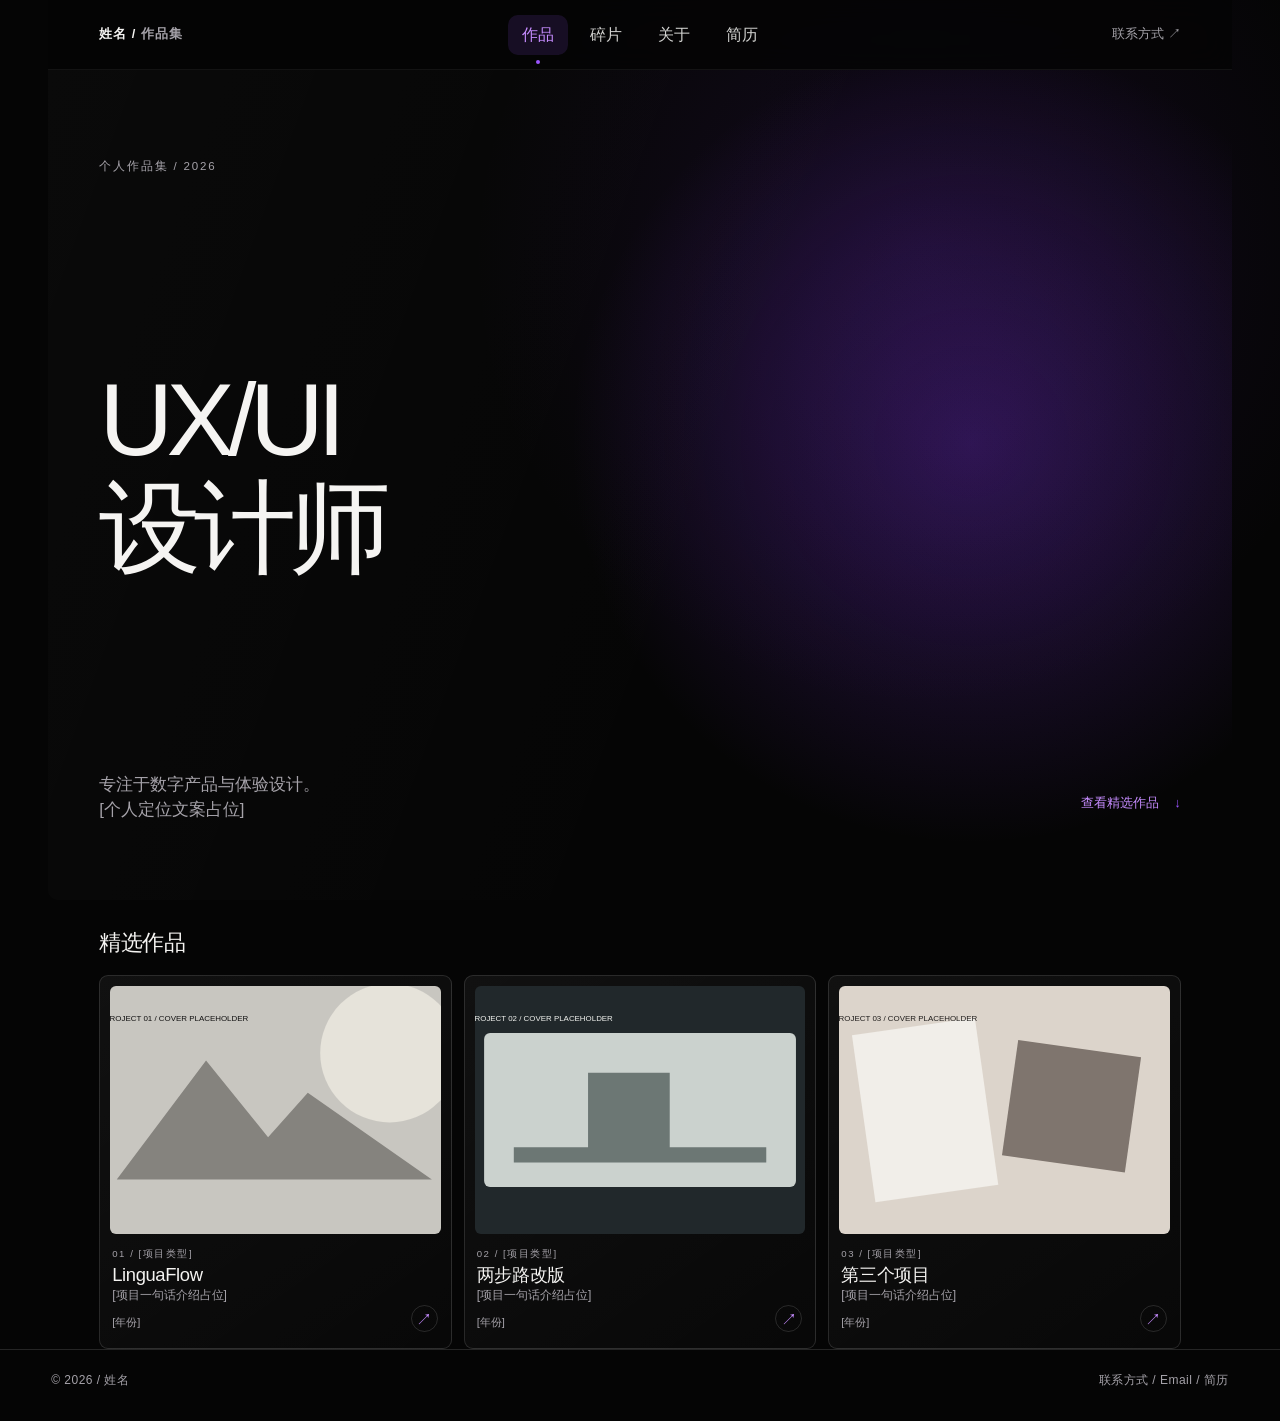
==== index.html @ c4319aca "Initial portfolio website" ====
<!doctype html>
<html lang="zh-CN">
<head>
  <meta charset="utf-8">
  <meta name="viewport" content="width=device-width, initial-scale=1">
  <meta name="description" content="UX/UI 设计师作品集网站框架。">
  <meta name="theme-color" content="#111111">
  <meta property="og:title" content="UX/UI 设计师作品集">
  <meta property="og:description" content="UX/UI 设计师作品集网站框架。">
  <meta property="og:type" content="website">
  <link rel="icon" href="assets/favicon.svg" type="image/svg+xml">
  <link rel="stylesheet" href="styles/site.css">
  <link rel="stylesheet" href="styles/reference.css">
  <link rel="stylesheet" href="styles/layout.css?v=5">
  <title>UX/UI 设计师作品集</title>
</head>
<body>
  <div data-site-nav></div>
  <main>
    <section class="hero container" aria-labelledby="hero-title">
      <p class="eyebrow">个人作品集 / 2026</p>
      <h1 id="hero-title">UX/UI<br><em>设计师</em></h1>
      <div class="hero-bottom">
        <p class="hero-note">专注于数字产品与体验设计。<br><span class="placeholder">[个人定位文案占位]</span></p>
        <a class="text-link" href="#selected-works">查看精选作品 <span aria-hidden="true">↓</span></a>
      </div>
    </section>

    <section id="selected-works" class="works container" aria-labelledby="works-title">
      <div class="section-heading"><p class="eyebrow">01 / 精选作品</p><h2 id="works-title">精选作品</h2></div>
      <div class="project-list" data-project-list></div>
    </section>

  </main>
  <div data-site-footer></div>
  <script src="scripts/projects.js?v=3"></script>
  <script src="scripts/site.js?v=3"></script>
</body>
</html>
---- styles/site.css ----
:root{--bg:#121212;--surface:#1b1b1b;--text:#f3f0ea;--muted:#aaa69e;--faint:#77736d;--line:rgba(243,240,234,.16);--accent:#d8ff54;--max:1440px;--pad:clamp(22px,4vw,72px);--sans:Inter,ui-sans-serif,-apple-system,BlinkMacSystemFont,"PingFang SC","Microsoft YaHei",sans-serif;color-scheme:dark}*{box-sizing:border-box}html{scroll-behavior:smooth;scroll-padding-top:100px}body{margin:0;background:var(--bg);color:var(--text);font-family:var(--sans);font-size:16px;line-height:1.7;-webkit-font-smoothing:antialiased;text-rendering:optimizeLegibility}a{color:inherit;text-decoration:none}img{display:block;max-width:100%}h1,h2,h3,p,dl,dd{margin:0}h1,h2,h3{font-weight:500;line-height:1.05;letter-spacing:-.045em}h1{font-size:clamp(4.5rem,12vw,11.5rem)}h2{font-size:clamp(2rem,4.5vw,5.5rem)}h3{font-size:clamp(2rem,4vw,4.5rem)}em{font-family:Georgia,serif;font-weight:400;letter-spacing:-.07em}.container{width:min(var(--max),100%);margin-inline:auto;padding-inline:var(--pad)}.eyebrow{color:var(--muted);font-size:.72rem;letter-spacing:.16em;line-height:1.4}.placeholder{color:var(--muted);font-style:normal}.site-nav{height:84px;padding:0 var(--pad);display:grid;grid-template-columns:1fr auto 1fr;align-items:center;position:relative;z-index:2}.wordmark{font-size:.8rem;letter-spacing:.08em}.wordmark span{color:var(--muted)}.site-nav nav{display:flex;gap:clamp(20px,3vw,48px);font-size:.86rem}.site-nav nav a,.nav-contact{transition:color .2s ease}.site-nav nav a:hover,.nav-contact:hover{color:var(--accent)}.nav-contact{justify-self:end;font-size:.8rem}.hero{min-height:calc(100vh - 84px);padding-top:clamp(80px,13vh,190px);padding-bottom:clamp(72px,10vh,140px);display:flex;flex-direction:column;justify-content:space-between}.hero h1{max-width:1000px}.hero h1 em{color:var(--accent)}.hero-bottom{display:flex;align-items:end;justify-content:space-between;gap:32px}.hero-note{font-size:clamp(1rem,1.5vw,1.35rem);line-height:1.45}.text-link{font-size:.82rem;border-bottom:1px solid var(--line);padding-bottom:7px;white-space:nowrap}.text-link span{color:var(--accent);margin-left:12px}.works{padding-top:clamp(74px,10vw,160px)}.section-heading{display:flex;align-items:baseline;justify-content:space-between;margin-bottom:clamp(40px,6vw,90px)}.section-heading h2{font-size:clamp(2.5rem,6vw,7rem)}.project-list{display:grid;gap:clamp(80px,12vw,180px)}.project-card{display:block}.project-image{overflow:hidden;background:var(--surface);aspect-ratio:16/10}.project-image img{width:100%;height:100%;object-fit:cover;transition:transform .8s cubic-bezier(.2,.7,.2,1);filter:saturate(.78)}.project-card:hover .project-image img{transform:scale(1.035)}.project-meta{display:grid;grid-template-columns:minmax(0,1fr) auto auto;align-items:end;gap:24px;padding-top:20px;border-bottom:1px solid var(--line);padding-bottom:22px;position:relative}.project-meta h3{margin-top:5px}.project-subtitle{color:var(--muted);margin-top:9px;font-size:.95rem}.project-year{color:var(--muted);font-size:.78rem;align-self:start}.view-project{font-size:.8rem;align-self:end;opacity:0;transform:translateX(-8px);transition:opacity .3s ease,transform .3s ease}.project-card:hover .view-project{opacity:1;transform:none}.view-project span{color:var(--accent);margin-left:8px}.statement{padding-top:clamp(120px,18vw,280px);padding-bottom:clamp(130px,20vw,300px)}.statement-text{font-size:clamp(2.2rem,5.5vw,7rem);line-height:1.03;letter-spacing:-.05em;margin-top:40px}.statement-text .placeholder{font-size:.5em}.site-footer{border-top:1px solid var(--line);padding-top:20px;padding-bottom:30px;display:flex;justify-content:space-between;color:var(--muted);font-size:.75rem;letter-spacing:.04em}.page{padding-top:clamp(90px,12vw,180px);padding-bottom:clamp(100px,16vw,240px)}.page-header{max-width:1050px}.page-header h1{margin-top:22px}.lede{font-size:clamp(1.2rem,2vw,1.8rem);line-height:1.4;max-width:600px;margin-top:45px}.about-grid{display:grid;grid-template-columns:minmax(280px,1.25fr) minmax(240px,.75fr);gap:clamp(36px,8vw,150px);align-items:end;margin-top:clamp(90px,14vw,220px)}.portrait-placeholder{aspect-ratio:4/5;background:#262626;display:grid;place-items:center;color:var(--faint);font-size:.72rem;letter-spacing:.15em;text-align:center}.about-copy{max-width:400px}.about-copy p:last-child{margin-top:24px;font-size:1.15rem;line-height:1.6}.content-section{margin-top:clamp(120px,16vw,240px)}.placeholder-block{margin-top:35px;border-top:1px solid var(--line);border-bottom:1px solid var(--line);padding:28px 0;color:var(--muted)}.two-col{display:grid;grid-template-columns:1fr 1fr;gap:clamp(40px,8vw,160px)}.contact-band{margin-top:clamp(120px,16vw,240px);padding-top:25px;border-top:1px solid var(--line)}.contact-band h2{margin-top:45px;color:var(--muted);font-size:clamp(1.8rem,4vw,4rem)}.resume-placeholder{margin-top:clamp(100px,15vw,220px);min-height:280px;padding:35px 0;border-top:1px solid var(--line);border-bottom:1px solid var(--line);display:flex;justify-content:space-between;font-size:1.1rem}.resume-mark{font-size:2rem;color:var(--accent)}.project-hero{padding-top:clamp(60px,9vw,140px)}.project-hero h1{margin-top:25px}.project-lede{font-size:clamp(1.2rem,2vw,2rem);color:var(--muted);max-width:680px;margin-top:35px;line-height:1.4}.project-facts{display:flex;gap:clamp(30px,7vw,120px);margin:70px 0 55px}.project-facts dt{color:var(--faint);font-size:.68rem;letter-spacing:.14em;text-transform:uppercase}.project-facts dd{margin-top:7px;font-size:.9rem}.hero-cover{width:100%;aspect-ratio:16/9;object-fit:cover;background:var(--surface)}.detail-section{padding-top:clamp(100px,14vw,220px)}.overview-grid{display:grid;grid-template-columns:repeat(3,1fr);gap:clamp(24px,5vw,100px);margin-top:55px}.overview-grid h2{font-size:clamp(1.5rem,2.6vw,3rem);margin-bottom:20px}.overview-grid p,.detail-split>p{color:var(--muted);font-size:1rem;line-height:1.75}.detail-split{display:grid;grid-template-columns:1fr 1fr;gap:40px}.detail-split h2{margin-top:35px}.process-list{margin-top:50px;border-top:1px solid var(--line)}.process-list>div{display:grid;grid-template-columns:70px 1fr auto;gap:20px;align-items:baseline;padding:22px 0;border-bottom:1px solid var(--line)}.process-list span{color:var(--accent);font-size:.75rem}.process-list h2{font-size:clamp(1.5rem,3vw,3.5rem)}.process-list p{font-size:.82rem}.final-design h2{margin-top:35px}.media-stack{display:grid;gap:18px;margin-top:50px}.media-placeholder{background:#222;min-height:240px;display:grid;place-items:center;color:#77736d;font-size:.74rem;letter-spacing:.12em}.media-full{aspect-ratio:16/9}.media-duo{aspect-ratio:2/1;background:linear-gradient(90deg,#222 0 49.3%,var(--bg) 49.3% 50.7%,#2a2a2a 50.7%)}.media-trio{aspect-ratio:3/1;background:linear-gradient(90deg,#222 0 32.6%,var(--bg) 32.6% 34%,#292929 34% 66%,var(--bg) 66% 67.4%,#202020 67.4%)}.media-mockup{aspect-ratio:4/3;background:#272727}.media-image-text{aspect-ratio:16/8;background:#252525}.media-image{aspect-ratio:16/9;background:#232323}.reflection{padding-bottom:clamp(100px,14vw,200px)}.next-project{display:flex;justify-content:space-between;align-items:end;padding-top:25px;padding-bottom:45px;border-top:1px solid var(--line)}.next-project strong{font-size:clamp(2rem,5vw,5rem);font-weight:400;letter-spacing:-.05em}.next-project strong span{color:var(--accent)}
@media(max-width:700px){.site-nav{height:70px;grid-template-columns:1fr auto}.site-nav nav{grid-row:2;grid-column:1/-1;justify-content:space-between;gap:14px;font-size:.75rem;display:none}.nav-contact{font-size:.74rem}.hero{min-height:calc(100vh - 70px);padding-top:75px}.hero-bottom{display:block}.text-link{display:inline-block;margin-top:40px}.section-heading{display:block}.section-heading h2{margin-top:18px}.project-meta{grid-template-columns:minmax(0,1fr) auto}.view-project{grid-column:1/-1;opacity:1;transform:none}.project-year{grid-column:2;grid-row:1}.about-grid,.two-col,.detail-split{grid-template-columns:1fr}.about-copy{margin-top:5px}.project-facts{gap:20px;flex-wrap:wrap;margin:45px 0}.project-facts>div{min-width:calc(50% - 20px)}.overview-grid{grid-template-columns:1fr;gap:42px}.process-list>div{grid-template-columns:38px 1fr}.process-list p{grid-column:2}.site-footer{display:block}.site-footer span+span{display:block;margin-top:8px}.next-project{display:block}.next-project strong{display:block;margin-top:28px}}@media(prefers-reduced-motion:reduce){*,*:before,*:after{scroll-behavior:auto!important;transition-duration:.01ms!important;animation-duration:.01ms!important}}
---- styles/reference.css ----
/* Reference direction: compact dark panels, violet interaction accent, exhibition-like spacing. */
:root{--bg:#050505;--surface:#101010;--text:#f5f4f2;--muted:#a5a2a9;--faint:#68656d;--line:rgba(255,255,255,.13);--accent:#9b55ff;--accent-soft:#c68cff;--canvas-width:1440px;--canvas-height:900px}
body{background:radial-gradient(circle at 72% 18%,rgba(91,35,161,.16),transparent 28rem),var(--bg);line-height:1.75}
.site-nav,.hero,.works,.statement,.page,.project-hero,.detail-section,.next-project{max-width:min(var(--canvas-width),100%)}
.hero{min-height:min(calc(var(--canvas-height) - 70px),calc(100vh - 70px))}
.site-nav{max-width:1320px;margin:0 auto;height:70px;border-bottom:1px solid rgba(255,255,255,.06)}
.wordmark{font-weight:600}.site-nav nav a:first-child{color:var(--accent-soft)}.site-nav nav a:first-child:after{content:"";display:block;width:4px;height:4px;border-radius:50%;background:var(--accent);margin:3px auto 0}.nav-contact{color:var(--muted)}
.hero{min-height:460px;max-width:1320px;margin:0 auto;padding:88px var(--pad) 78px;background:linear-gradient(110deg,rgba(255,255,255,.025),rgba(255,255,255,.005) 60%),radial-gradient(circle at 78% 45%,rgba(116,47,214,.33),transparent 25rem);border-radius:0 0 10px 10px}.hero h1{font-size:clamp(4rem,8vw,8.5rem);letter-spacing:-.065em}.hero h1 em{color:var(--text);font-family:var(--sans);font-style:normal;font-weight:500}.hero-bottom{align-items:end}.hero-note{font-size:1.05rem;color:var(--muted)}.text-link{color:var(--accent-soft);border:0}.text-link span{color:var(--accent)}
.works{max-width:1320px;padding-top:42px}.section-heading{margin-bottom:20px}.section-heading h2{font-size:1.35rem;letter-spacing:-.02em}.section-heading .eyebrow{display:none}.project-list{grid-template-columns:repeat(3,1fr);gap:12px}.project-card{padding:10px;border:1px solid var(--line);border-radius:9px;background:linear-gradient(145deg,rgba(255,255,255,.05),rgba(255,255,255,.015));transition:border-color .25s ease,transform .25s ease,background .25s ease}.project-card:hover{border-color:rgba(155,85,255,.7);background:linear-gradient(145deg,rgba(155,85,255,.13),rgba(255,255,255,.025));transform:translateY(-3px)}.project-image{aspect-ratio:1.15/1;border-radius:6px}.project-meta{display:block;border:0;padding:13px 2px 3px}.project-meta h3{font-size:1.15rem;letter-spacing:-.02em}.project-subtitle{font-size:.76rem;margin-top:1px}.project-year{font-size:.7rem;margin-top:2px}.project-meta .eyebrow{font-size:.6rem}.view-project{position:absolute;right:3px;bottom:6px;width:27px;height:27px;border:1px solid var(--line);border-radius:50%;display:grid;place-items:center;font-size:0;opacity:1;transform:none}.view-project span{font-size:1rem;margin:0;color:var(--accent-soft)}.statement{max-width:1320px;padding-top:110px;padding-bottom:150px}.statement-text{font-size:clamp(2.3rem,5vw,5.5rem)}
.page{max-width:1320px;padding-top:85px}.page-header h1{font-size:clamp(3.8rem,7vw,7rem)}.about-grid{grid-template-columns:260px 1fr;gap:45px;margin-top:70px}.portrait-placeholder{aspect-ratio:1;border-radius:5px;border:1px solid var(--line)}.about-copy{max-width:560px;align-self:center}.content-section{margin-top:90px}.placeholder-block{padding:20px 0}.two-col{gap:80px}.contact-band{margin-top:100px}
.project-hero{max-width:1320px;padding-top:55px}.project-hero h1{font-size:clamp(3.8rem,7vw,7rem)}.hero-cover{border-radius:8px}.detail-section{max-width:1320px}.detail-section:first-of-type{padding-top:55px}.overview-grid{gap:30px}.overview-grid h2,.detail-split h2{font-size:1.35rem;letter-spacing:-.02em}.detail-split{grid-template-columns:180px 1fr;gap:50px}.process-list h2{font-size:1.4rem;letter-spacing:-.02em}.media-placeholder{border:1px solid var(--line);border-radius:5px;background:linear-gradient(145deg,#222,#151515)}.next-project{max-width:1320px}
.project-nav{display:flex;justify-content:space-between;align-items:center;padding-top:18px;padding-bottom:18px;border-top:1px solid var(--line);border-bottom:1px solid var(--line);font-size:.78rem;color:var(--muted)}.project-nav a{transition:color .2s ease}.project-nav a:hover{color:var(--accent-soft)}.project-nav-pages{display:flex;gap:28px}.project-nav-pages a:last-child{color:var(--accent-soft)}
.site-nav nav{gap:8px}.site-nav nav a{display:inline-flex;align-items:center;justify-content:center;min-height:40px;padding:0 14px;border-radius:10px;color:rgba(245,244,242,.86);font-size:16px;font-weight:500;line-height:1;cursor:pointer;transition:color 180ms ease,background-color 180ms ease,transform 180ms ease}.site-nav nav a:first-child{color:rgba(245,244,242,.86)}.site-nav nav a:first-child:after{display:none}.site-nav nav a:hover{color:var(--accent-soft);background:rgba(155,85,255,.12);transform:translateY(-1px)}.site-nav nav a.is-active{color:var(--accent-soft);background:rgba(155,85,255,.13)}.site-nav nav a.is-active:after{content:"";display:block;position:absolute;width:4px;height:4px;border-radius:50%;background:var(--accent);bottom:-9px}
@media(max-width:800px){.site-nav{padding-inline:20px}.hero{min-height:430px;padding:72px 22px 60px}.project-list{grid-template-columns:1fr}.project-card{display:grid;grid-template-columns:42% 1fr;gap:14px;align-items:center}.project-meta{padding:5px 4px}.project-image{aspect-ratio:1}.view-project{right:5px;bottom:4px}.about-grid{grid-template-columns:150px 1fr;gap:24px}.detail-split{grid-template-columns:1fr}.detail-split h2{margin-top:18px}.project-nav{align-items:flex-start;gap:18px}.project-nav-pages{gap:12px;flex-wrap:wrap;justify-content:flex-end}}
@media(max-width:520px){.site-nav nav{gap:14px;font-size:.7rem}.hero h1{font-size:3.8rem}.hero-bottom{display:block}.works{padding-top:34px}.project-card{grid-template-columns:1fr}.project-image{aspect-ratio:16/10}.about-grid{grid-template-columns:1fr}.portrait-placeholder{max-width:220px}.about-copy{margin-top:12px}}
---- styles/layout.css ----
/* Desktop artboard reference: 1440 x 900. All dimensions remain fluid below it. */
:root{--canvas-width:1440px;--canvas-height:900px}
.site-nav,.hero,.works,.statement,.page,.project-hero,.detail-section,.next-project{width:calc(100% - 96px);max-width:min(var(--canvas-width),100%)}
.hero{min-height:min(calc(var(--canvas-height) - 70px),calc(100vh - 70px))}
/* Keep the site-wide canvas at 1440px; the homepage Hero uses the newer
   1920px desktop reference while remaining fluid below that width. */
.hero{max-width:min(1920px,100%)}
.site-nav nav{gap:8px}.site-nav nav a{position:relative;display:inline-flex;align-items:center;justify-content:center;min-height:40px;padding:0 14px;border-radius:10px;color:rgba(245,244,242,.86);font-size:16px;font-weight:500;line-height:1;cursor:pointer;transition:color 180ms ease,background-color 180ms ease,transform 180ms ease}.site-nav nav a:first-child{color:rgba(245,244,242,.86)}.site-nav nav a:first-child:after{display:none}.site-nav nav a:hover{color:var(--accent-soft);background:rgba(155,85,255,.12);transform:translateY(-1px)}.site-nav nav a.is-active{color:var(--accent-soft);background:rgba(155,85,255,.13)}.site-nav nav a.is-active:after{content:"";display:block;position:absolute;width:4px;height:4px;border-radius:50%;background:var(--accent);bottom:-9px}
.site-nav{position:sticky;top:0;background:rgba(5,5,5,.88);backdrop-filter:blur(14px);z-index:20}
#selected-works{padding-top:32px}
.project-image{aspect-ratio:4/3}
.statement{padding-top:64px;padding-bottom:88px}
@media(max-width:800px){.site-nav,.hero,.works,.statement,.page,.project-hero,.detail-section,.next-project{width:100%}.hero{min-height:430px}}
@media(max-width:520px){.statement{padding-top:52px;padding-bottom:72px}.project-image{aspect-ratio:4/3}}
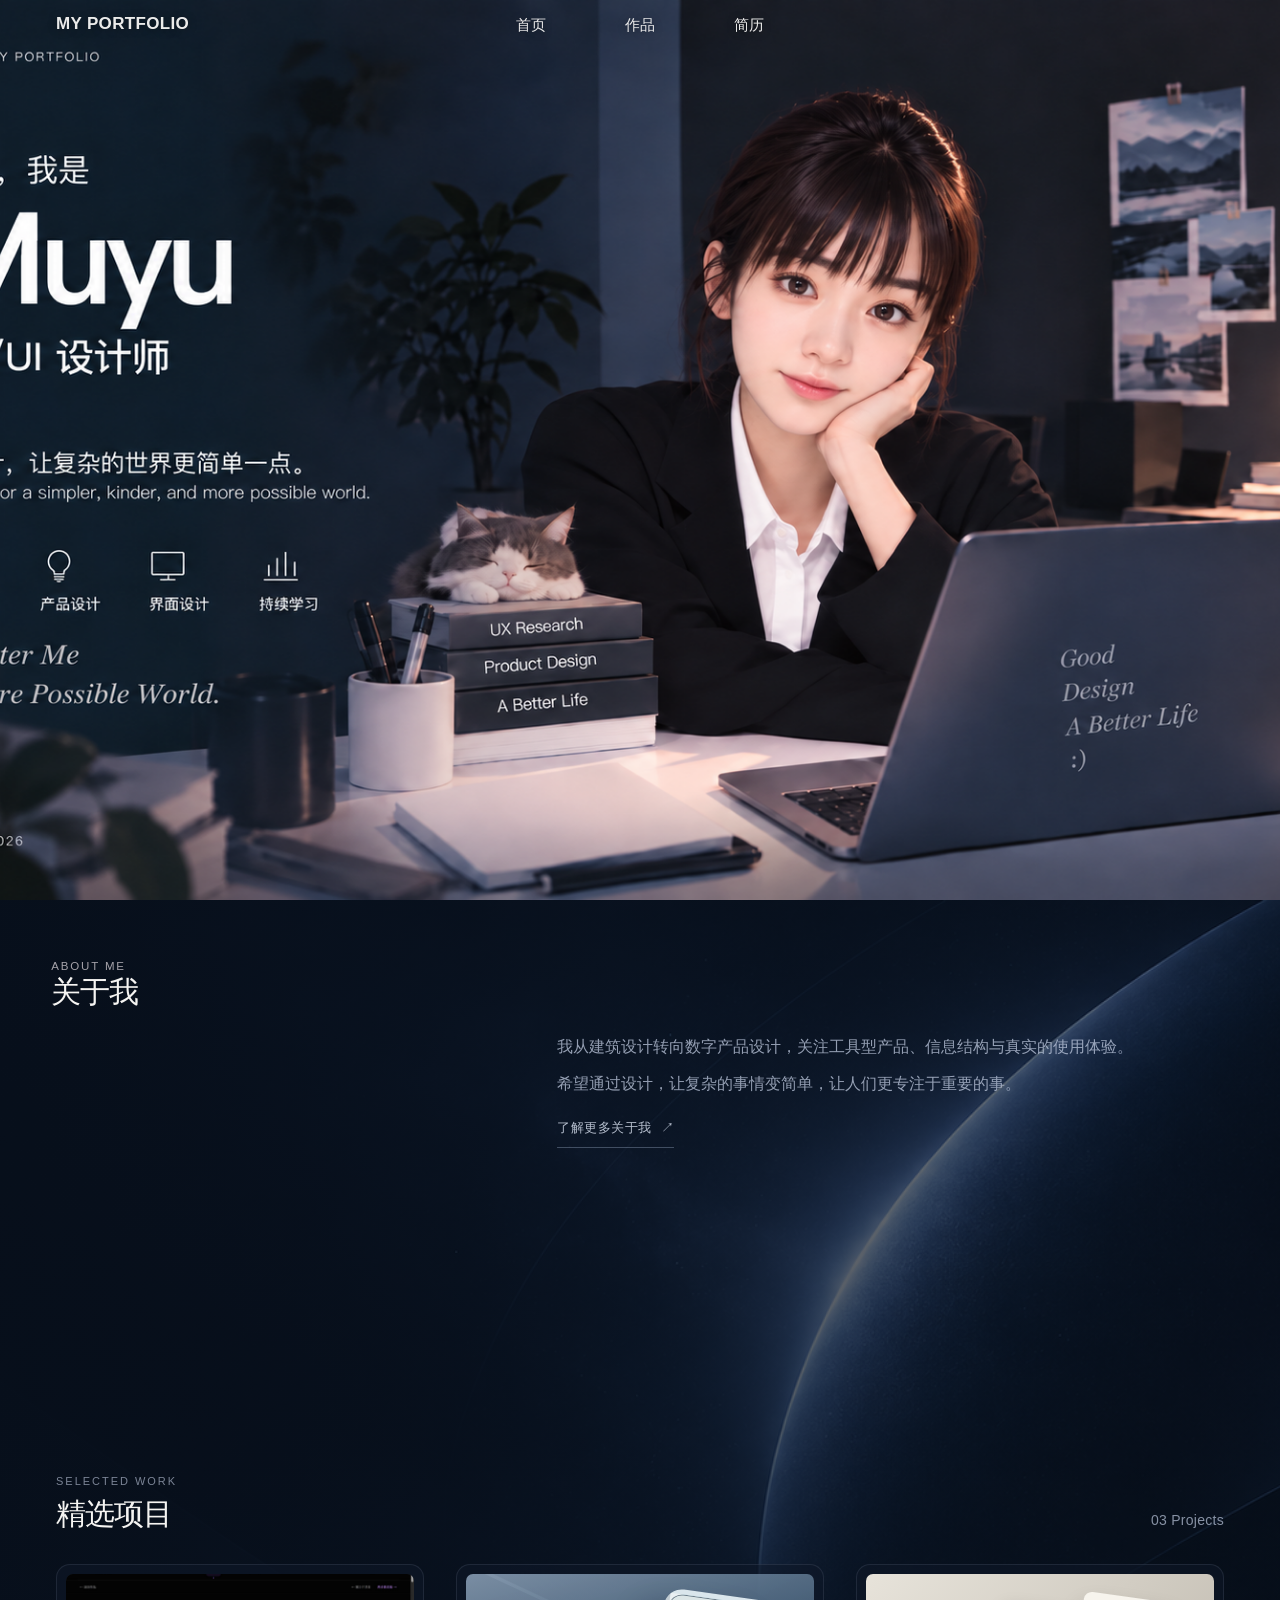
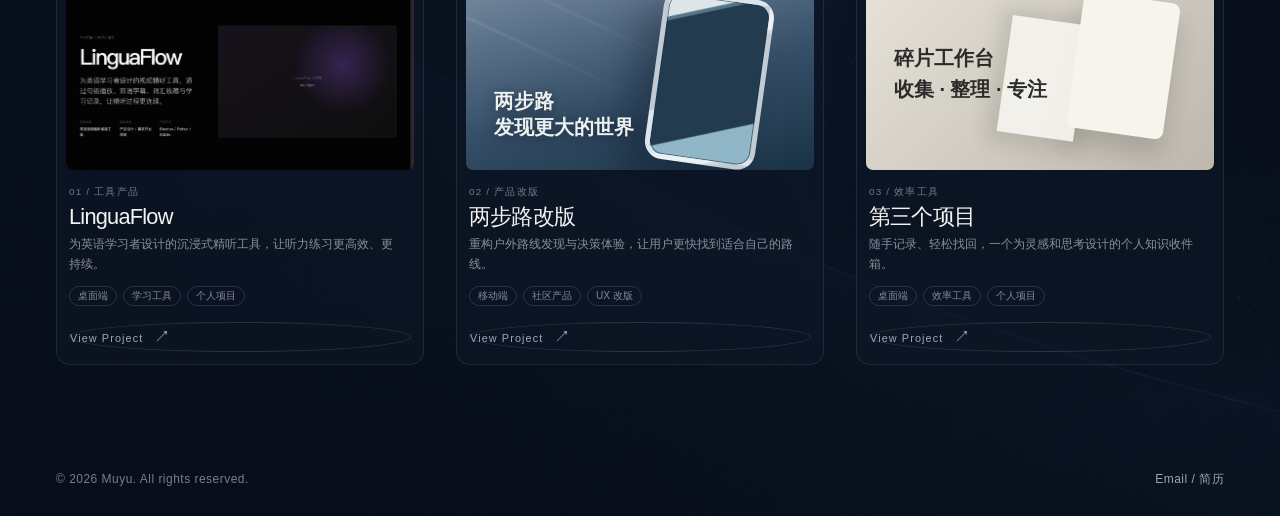
==== commit b9d50da8: "Update portfolio homepage visual" ====
--- a/index.html
+++ b/index.html
@@ -12,28 +12,47 @@
   <link rel="stylesheet" href="styles/site.css">
   <link rel="stylesheet" href="styles/reference.css">
   <link rel="stylesheet" href="styles/layout.css?v=5">
+  <link rel="stylesheet" href="styles/home.css?v=28">
   <title>UX/UI 设计师作品集</title>
 </head>
-<body>
+<body class="home-page">
   <div data-site-nav></div>
   <main>
-    <section class="hero container" aria-labelledby="hero-title">
-      <p class="eyebrow">个人作品集 / 2026</p>
-      <h1 id="hero-title">UX/UI<br><em>设计师</em></h1>
-      <div class="hero-bottom">
-        <p class="hero-note">专注于数字产品与体验设计。<br><span class="placeholder">[个人定位文案占位]</span></p>
-        <a class="text-link" href="#selected-works">查看精选作品 <span aria-hidden="true">↓</span></a>
+    <section id="about" class="home-hero" aria-label="Muyu 作品集首页与个人介绍">
+      <div class="home-hero-inner">
+        <div class="home-hero-copy">
+          <p class="home-hero-kicker">设计连接真实的生活</p>
+          <h1>你好，我是 <em>Muyu</em>。</h1>
+          <p class="home-hero-role">UX / UI Designer</p>
+          <p class="home-hero-bio">从建筑设计转向数字产品设计，关注工具型产品、信息结构与真实的使用体验。<br>希望通过设计，让复杂的事情变简单，让人们更专注于重要的事。</p>
+          <div class="home-hero-actions"><a class="home-action home-action--primary" href="resume/index.html">查看简历 <span aria-hidden="true">↗</span></a><a class="home-action" href="about/index.html">联系我</a></div>
+        </div>
+        <div class="home-hero-mark" aria-label="UX / UI Designer 2026"><span>UX / UI</span><span>DESIGNER</span><i></i><span>2026</span></div>
+      </div>
+    </section>
+
+    <div class="home-content-surface">
+    <section id="about-me" class="home-about container" aria-labelledby="home-about-title">
+      <div class="home-about-heading">
+        <p class="eyebrow">ABOUT ME</p>
+        <h2 id="home-about-title">关于我</h2>
+      </div>
+      <div class="home-about-copy">
+        <p>我从建筑设计转向数字产品设计，关注工具型产品、信息结构与真实的使用体验。</p>
+        <p>希望通过设计，让复杂的事情变简单，让人们更专注于重要的事。</p>
+        <a class="home-about-link" href="about/index.html">了解更多关于我 <span aria-hidden="true">↗</span></a>
       </div>
     </section>
 
     <section id="selected-works" class="works container" aria-labelledby="works-title">
-      <div class="section-heading"><p class="eyebrow">01 / 精选作品</p><h2 id="works-title">精选作品</h2></div>
+      <div class="section-heading"><div><p class="eyebrow">SELECTED WORK</p><h2 id="works-title">精选项目</h2></div><p class="works-count">03 Projects</p></div>
       <div class="project-list" data-project-list></div>
     </section>
+    <div data-site-footer></div>
+    </div>
 
   </main>
-  <div data-site-footer></div>
   <script src="scripts/projects.js?v=3"></script>
-  <script src="scripts/site.js?v=3"></script>
+  <script src="scripts/site.js?v=10"></script>
 </body>
 </html>
--- a/styles/layout.css
+++ b/styles/layout.css
@@ -1,10 +1,7 @@
-/* Desktop artboard reference: 1440 x 900. All dimensions remain fluid below it. */
-:root{--canvas-width:1440px;--canvas-height:900px}
-.site-nav,.hero,.works,.statement,.page,.project-hero,.detail-section,.next-project{width:calc(100% - 96px);max-width:min(var(--canvas-width),100%)}
+/* Shared layout remains fluid; image layers define their own maximum width. */
+:root{--canvas-height:900px;--max:100%}
+.site-nav,.hero,.works,.statement,.page,.project-hero,.detail-section,.next-project{width:100%;max-width:100%}
 .hero{min-height:min(calc(var(--canvas-height) - 70px),calc(100vh - 70px))}
-/* Keep the site-wide canvas at 1440px; the homepage Hero uses the newer
-   1920px desktop reference while remaining fluid below that width. */
-.hero{max-width:min(1920px,100%)}
 .site-nav nav{gap:8px}.site-nav nav a{position:relative;display:inline-flex;align-items:center;justify-content:center;min-height:40px;padding:0 14px;border-radius:10px;color:rgba(245,244,242,.86);font-size:16px;font-weight:500;line-height:1;cursor:pointer;transition:color 180ms ease,background-color 180ms ease,transform 180ms ease}.site-nav nav a:first-child{color:rgba(245,244,242,.86)}.site-nav nav a:first-child:after{display:none}.site-nav nav a:hover{color:var(--accent-soft);background:rgba(155,85,255,.12);transform:translateY(-1px)}.site-nav nav a.is-active{color:var(--accent-soft);background:rgba(155,85,255,.13)}.site-nav nav a.is-active:after{content:"";display:block;position:absolute;width:4px;height:4px;border-radius:50%;background:var(--accent);bottom:-9px}
 .site-nav{position:sticky;top:0;background:rgba(5,5,5,.88);backdrop-filter:blur(14px);z-index:20}
 #selected-works{padding-top:32px}
--- a/styles/home.css
+++ b/styles/home.css
@@ -0,0 +1,56 @@
+.home-page{--home-bg:#0d1522;--home-gutter:56px;--home-content:1600px;background:var(--home-bg)}
+.home-page main{width:100%;max-width:none;margin:0}
+.home-page [data-site-nav]{position:absolute;inset:0 0 auto;height:48px;z-index:10;pointer-events:none}
+.home-page [data-site-nav].is-floating{position:fixed}
+.home-page .site-nav{width:min(var(--home-content),100%);max-width:100%;height:48px;margin-inline:auto;padding:0 var(--home-gutter);position:relative;border:0;background:transparent;backdrop-filter:none;-webkit-backdrop-filter:none;box-shadow:none;pointer-events:auto;transition:background .25s ease,backdrop-filter .25s ease,box-shadow .25s ease}
+.home-page [data-site-nav].is-floating .site-nav{background:rgba(10,16,27,.82);backdrop-filter:blur(14px);-webkit-backdrop-filter:blur(14px);box-shadow:0 8px 24px rgba(0,0,0,.16)}
+.home-page .site-nav .wordmark{display:flex;visibility:visible;align-items:center;gap:12px;font-size:17px;letter-spacing:.02em;font-weight:600}
+.home-page .site-nav .wordmark span{display:inline;color:rgba(245,244,242,.96);font-size:1em;font-weight:600;letter-spacing:0;margin-left:0}
+.home-page .site-nav .wordmark .wordmark-role{color:rgba(245,244,242,.52);font-size:.72em;font-weight:400;letter-spacing:.01em}
+.home-page .site-nav nav{gap:clamp(24px,4vw,64px)}
+.home-page .site-nav nav a{font-size:15px}
+.home-page .site-nav nav a.is-active{color:rgba(245,244,242,.98);background:transparent}
+.home-page .site-nav nav a.is-active:after{display:none}
+.home-page .site-nav .wordmark,.home-page .site-nav .wordmark span,.home-page .site-nav nav a{color:rgba(245,244,242,.96)!important;text-shadow:0 1px 8px rgba(0,0,0,.35)}
+.home-page .site-nav .wordmark .wordmark-role{color:rgba(245,244,242,.6)!important}
+.home-page [data-site-nav].is-floating .site-nav{background:rgba(10,16,27,.3);backdrop-filter:blur(8px);-webkit-backdrop-filter:blur(8px);box-shadow:0 8px 24px rgba(0,0,0,.12)}
+.home-hero{position:relative;width:100%;height:min(100vh,1080px);min-height:720px;overflow:hidden;background-image:url("../assets/home-hero-latest.png");background-size:cover;background-position:center center;background-repeat:no-repeat;color:#f4f3ef}
+.home-hero-inner{position:relative;z-index:1;display:flex;align-items:center;justify-content:space-between;gap:48px;width:min(var(--home-content),100%);height:100%;margin-inline:auto;padding:72px 64px 48px;visibility:hidden;pointer-events:none}
+.home-hero-copy{width:min(520px,100%);min-width:0}.home-hero-kicker{color:rgba(191,204,225,.72);font-size:12px;letter-spacing:.12em}.home-hero h1{margin-top:10px;font-size:clamp(42px,3.2vw,56px);line-height:1.08;font-weight:500;letter-spacing:-.045em}.home-hero h1 em{font-family:var(--sans);font-style:normal;color:#d8e2f4}.home-hero-role{margin-top:8px;color:rgba(210,220,236,.86);font-size:20px;letter-spacing:.03em}.home-hero-bio{margin-top:10px;max-width:520px;color:rgba(188,201,222,.74);font-size:14px;line-height:1.7}.home-hero-actions{display:flex;gap:12px;margin-top:16px}.home-action{display:inline-flex;align-items:center;gap:8px;min-height:40px;padding:0 16px;border:1px solid rgba(182,199,227,.32);border-radius:999px;color:rgba(218,227,241,.86);font-size:13px;transition:color .2s ease,border-color .2s ease,background-color .2s ease}.home-action:hover{border-color:rgba(214,225,243,.7);color:#f5f7fb;background:rgba(190,207,235,.08)}.home-action--primary{border-color:rgba(218,228,244,.7);background:#dce6f5;color:#142033}.home-action--primary:hover{background:#edf3fb;color:#101a2b}
+.home-hero-mark{display:grid;gap:3px;min-width:190px;color:rgba(192,205,226,.62);font-size:13px;letter-spacing:.32em;line-height:1.45}.home-hero-mark i{display:block;width:38px;height:1px;margin:12px 0 11px;background:rgba(194,208,231,.45)}
+.home-content-surface{background-image:linear-gradient(90deg,rgba(7,15,27,.9),rgba(7,15,27,.54)),url("../assets/images/portfolio-hero-bg.png");background-size:cover;background-position:center top;background-repeat:no-repeat}.home-about{display:grid;grid-template-columns:minmax(220px,.72fr) minmax(0,1.28fr);gap:clamp(40px,10vw,180px);align-items:start;padding-top:0;padding-bottom:clamp(72px,9vw,120px)}.home-about-heading .eyebrow{padding-top:2px}.home-about-heading h2{margin-top:4px;font-size:clamp(3.2rem,5vw,5rem);font-weight:500}.home-about-copy{max-width:620px;padding-top:clamp(58px,6vw,92px);color:rgba(190,201,222,.76);font-size:16px;line-height:1.8}.home-about-copy p+p{margin-top:8px}.home-about-link{display:inline-flex;gap:9px;margin-top:18px;color:rgba(218,227,241,.82);font-size:13px;letter-spacing:.04em;border-bottom:1px solid rgba(190,207,235,.3);padding-bottom:7px;transition:color .2s ease,border-color .2s ease}.home-about-link:hover{color:#f5f7fb;border-color:rgba(214,225,243,.72)}
+.home-page .works{width:min(var(--home-content),100%);max-width:100%;margin-inline:auto;padding:48px var(--home-gutter) 84px}
+.home-page .works .section-heading{display:flex;align-items:flex-end;justify-content:space-between;min-height:100px;margin-bottom:32px}
+.home-page .works .section-heading h2{margin-top:7px;font-size:30px;line-height:1.2;font-weight:500;letter-spacing:-.035em}
+.home-page .works .section-heading .eyebrow{display:block;color:rgba(196,205,226,.62);font-size:11px;letter-spacing:.18em}
+.home-page .works .works-count{color:rgba(190,201,222,.7);font-size:14px;letter-spacing:.02em}
+.home-page .works .project-list{grid-template-columns:repeat(3,minmax(0,1fr));gap:32px}
+.home-page .works .project-card{padding:9px;border:1px solid rgba(148,163,184,.14);border-radius:14px;background:rgba(15,25,40,.55);box-shadow:none;transition:transform .2s ease,border-color .2s ease}
+.home-page .works .project-card:hover{border-color:rgba(201,215,239,.42);box-shadow:none;transform:translateY(-4px)}
+.home-page .works .project-image{aspect-ratio:16/9;border-radius:7px;background:#1a222e;overflow:hidden}
+.home-page .works .project-image img{filter:saturate(.84) contrast(1.02);transition:transform .6s cubic-bezier(.2,.7,.2,1),filter .3s ease}
+.home-page .works .project-card:hover .project-image img{filter:saturate(.9) contrast(1.02);transform:none}
+.home-page .works .project-card:nth-child(2) .project-image,.home-page .works .project-card:nth-child(3) .project-image{position:relative}
+.home-page .works .project-card:nth-child(2) .project-image{background:linear-gradient(165deg,rgba(157,180,204,.76),rgba(54,80,105,.98) 58%,#1a3245),linear-gradient(25deg,transparent 0 42%,rgba(219,229,234,.28) 42.3% 43%,transparent 43.4% 57%,rgba(224,233,237,.2) 57.3% 58%,transparent 58.4%)}
+.home-page .works .project-card:nth-child(2) .project-image img,.home-page .works .project-card:nth-child(3) .project-image img{opacity:0}
+.home-page .works .project-card:nth-child(2) .project-image::before{content:"";position:absolute;z-index:1;right:14%;top:10%;width:29%;height:82%;border:5px solid rgba(239,244,246,.78);border-radius:18px;background:linear-gradient(160deg,#dce6e7 0 12%,#55758a 12.5% 14%,#223b4e 14.5% 78%,#90b7c8 78.5%);box-shadow:-20px 22px 32px rgba(5,18,29,.3),inset 0 0 0 1px rgba(25,48,68,.6);transform:rotate(8deg)}
+.home-page .works .project-card:nth-child(2) .project-image::after{content:"两步路\A发现更大的世界";position:absolute;z-index:2;left:8%;bottom:15%;white-space:pre;color:rgba(248,251,250,.95);font-size:clamp(.88rem,1.6vw,1.25rem);font-weight:600;line-height:1.3;text-shadow:0 2px 12px rgba(5,15,24,.5)}
+.home-page .works .project-card:nth-child(3) .project-image{background:linear-gradient(135deg,#e7e3da,#bdb7ac);}
+.home-page .works .project-card:nth-child(3) .project-image::before{content:"";position:absolute;z-index:1;right:12%;top:12%;width:28%;height:70%;border-radius:8px;background:#f7f4ed;box-shadow:-78px 24px 0 -10px rgba(249,247,241,.9),-80px 26px 18px rgba(44,42,37,.12),0 15px 25px rgba(45,43,38,.2);transform:rotate(8deg)}
+.home-page .works .project-card:nth-child(3) .project-image::after{content:"碎片工作台\A收集 · 整理 · 专注";position:absolute;z-index:2;left:8%;top:35%;white-space:pre;color:#2b2b29;font-size:clamp(.88rem,1.6vw,1.25rem);font-weight:600;line-height:1.55}
+.home-page .works .project-meta{display:grid;grid-template-columns:minmax(0,1fr) auto;gap:8px 14px;align-items:start;padding:15px 3px 3px;border:0}
+.home-page .works .project-meta>div{min-width:0}
+.home-page .works .project-meta .eyebrow{font-size:.62rem;letter-spacing:.12em;color:rgba(190,201,222,.56);white-space:nowrap;overflow:hidden;text-overflow:ellipsis}
+.home-page .works .project-meta h3{margin-top:7px;font-size:clamp(1.28rem,1.7vw,1.65rem);letter-spacing:-.035em}
+.home-page .works .project-subtitle{margin-top:7px;color:rgba(190,196,207,.7);font-size:.78rem;line-height:1.55;display:-webkit-box;-webkit-line-clamp:2;-webkit-box-orient:vertical;overflow:hidden}
+.home-page .works .project-tags{display:flex;flex-wrap:wrap;gap:6px;margin-top:12px}
+.home-page .works .project-tags span{padding:3px 8px;border:1px solid rgba(190,201,222,.16);border-radius:999px;color:rgba(205,212,227,.62);font-size:.63rem;line-height:1.2}
+.home-page .works .project-year{display:none}
+.home-page .works .view-project{position:static;grid-column:1/-1;width:auto;height:auto;display:block;margin-top:8px;color:rgba(210,219,239,.74);font-size:.68rem;letter-spacing:.1em;opacity:1;transform:none}
+.home-page .works .view-project span{margin-left:7px;color:rgba(198,211,241,.82)}
+.home-page .site-footer{width:100%;max-width:100%;margin-inline:auto;border-top:1px solid rgba(190,201,222,.12);padding:20px var(--home-gutter) 26px;color:rgba(190,196,207,.62)}
+@media(max-width:800px){.home-page .site-nav,.home-page .works{width:100%;max-width:none}.home-page .site-nav{height:45px;padding-inline:22px}.home-page [data-site-nav]{height:45px}.home-page .site-nav nav{gap:14px}.home-page .site-nav nav a{min-height:32px;padding-inline:8px;font-size:13px}.home-page .site-nav .wordmark{font-size:15px}.home-hero{height:auto;min-height:680px;background-position:center top}.home-hero-inner{padding:66px 22px 30px;align-items:end}.home-hero-kicker{font-size:15px}.home-hero h1{font-size:clamp(56px,16vw,84px)}.home-hero-role{font-size:23px}.home-hero-bio{font-size:15px}.home-hero-bio span{font-size:13px}.home-hero-skills{gap:12px;margin-top:34px}.home-hero-skills span{min-width:56px;font-size:12px}.home-hero-skills b{font-size:24px}.home-hero-mark{min-width:130px;font-size:.62rem}.home-about{grid-template-columns:1fr;gap:28px;padding:56px 22px 64px}.home-about-copy{font-size:15px;padding-top:0}.home-page .works{padding:36px 22px 78px}.home-page .works .section-heading{display:flex;gap:8px 18px;align-items:end}.home-page .works .section-heading h2{font-size:2.25rem}.home-page .works .project-list{grid-template-columns:1fr}.home-page .site-footer{padding-inline:22px}}
+@media(max-width:520px){.home-page .site-nav{padding-inline:16px}.home-page .site-nav .wordmark{font-size:13px}.home-page .site-nav nav{gap:4px}.home-page .site-nav nav a{font-size:12px;padding-inline:5px}}
+.home-about-heading h2{margin-top:0;font-size:30px;line-height:1.2;font-weight:500;letter-spacing:-.035em}
+.home-page .site-footer{border-top:0}
+@media(min-width:801px){.home-page .home-about{min-height:500px;padding-top:56px;padding-bottom:120px}}
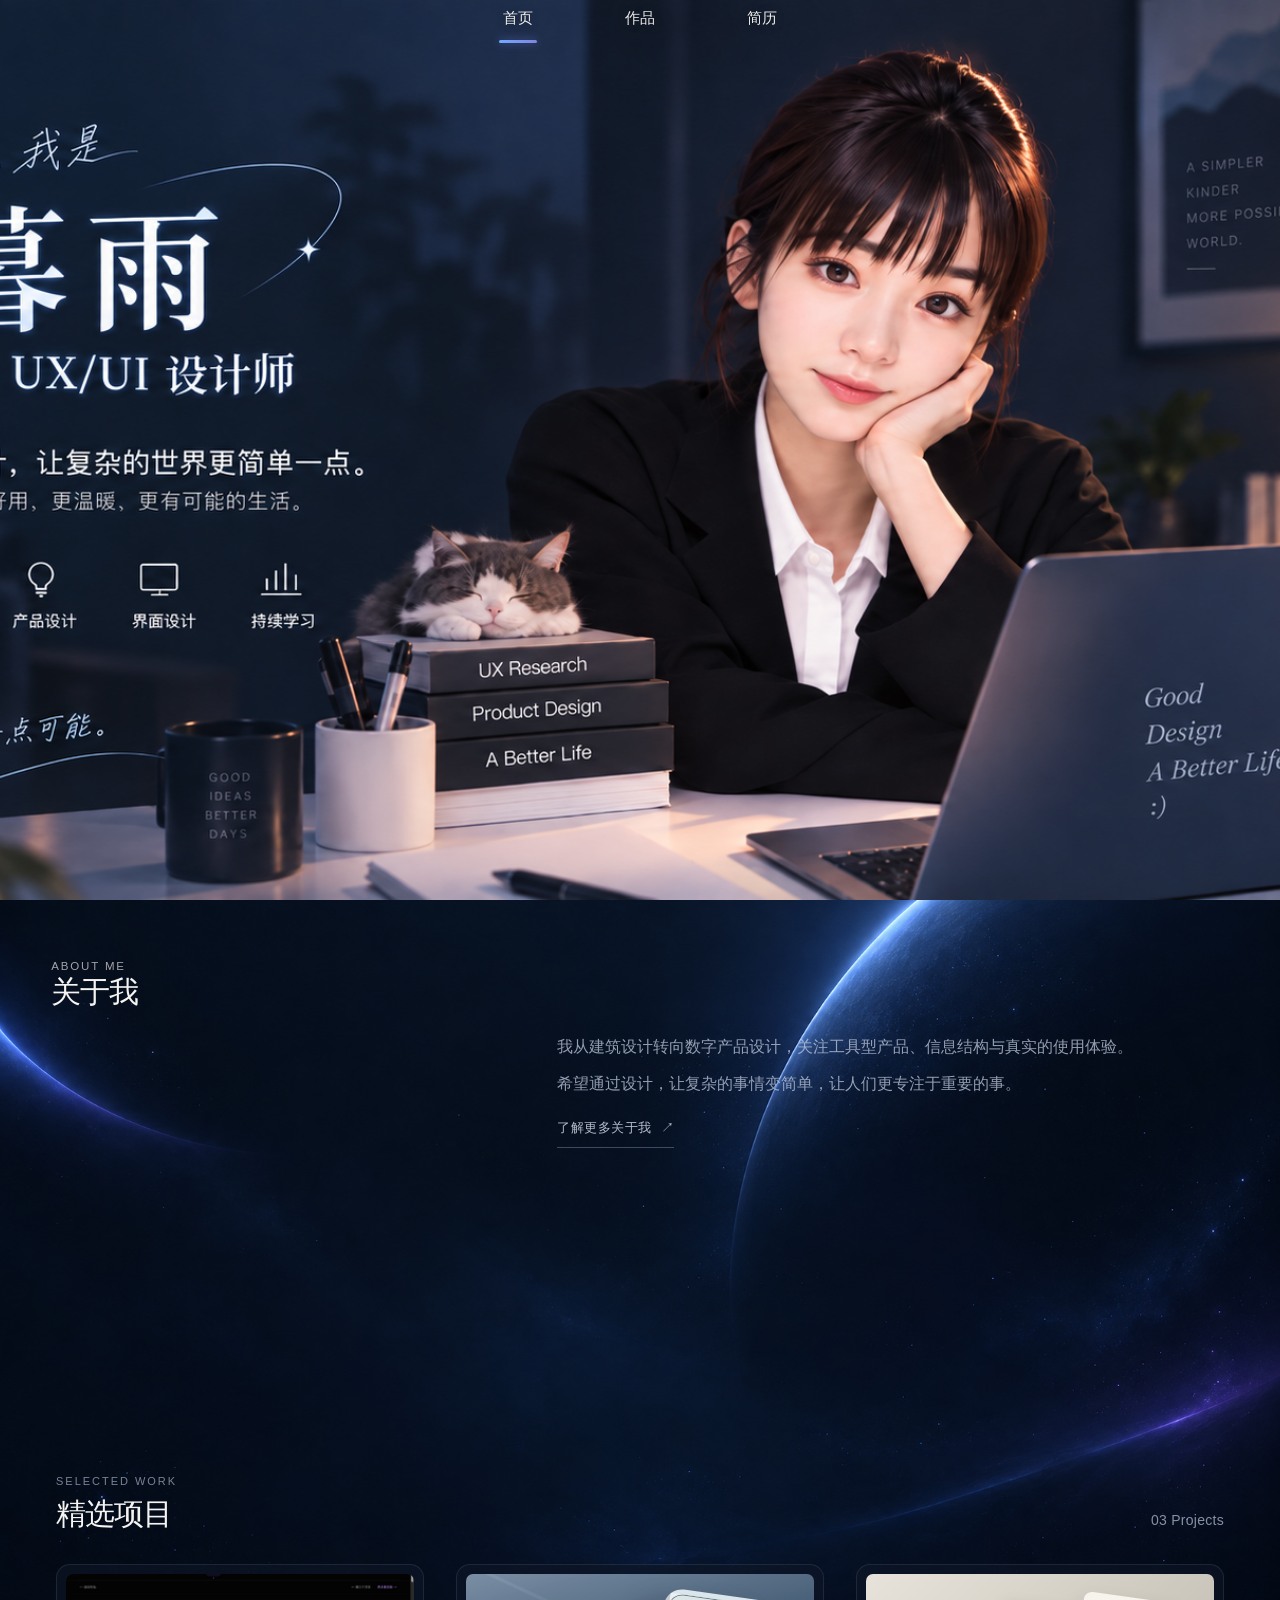
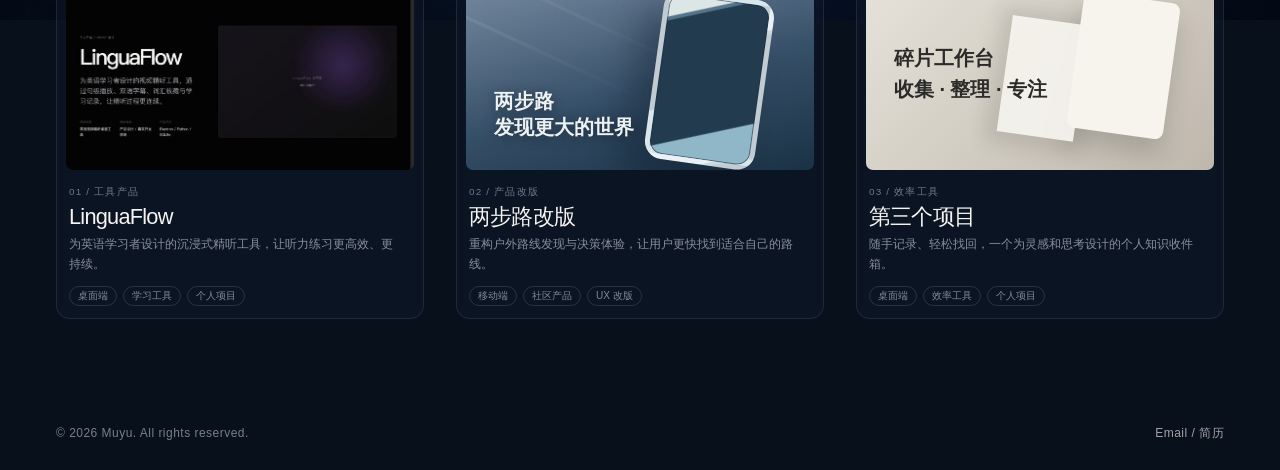
==== commit a23df4f0: "Unify portfolio navigation styles" ====
--- a/index.html
+++ b/index.html
@@ -10,9 +10,11 @@
   <meta property="og:type" content="website">
   <link rel="icon" href="assets/favicon.svg" type="image/svg+xml">
   <link rel="stylesheet" href="styles/site.css">
-  <link rel="stylesheet" href="styles/reference.css">
-  <link rel="stylesheet" href="styles/layout.css?v=5">
-  <link rel="stylesheet" href="styles/home.css?v=28">
+  <link rel="stylesheet" href="styles/reference.css?v=2">
+  <link rel="stylesheet" href="styles/layout.css?v=7">
+  <link rel="stylesheet" href="styles/home.css?v=34">
+  <link rel="stylesheet" href="styles/home-background.css?v=4">
+  <link rel="stylesheet" href="styles/nav-active.css?v=12">
   <title>UX/UI 设计师作品集</title>
 </head>
 <body class="home-page">
@@ -53,6 +55,6 @@
 
   </main>
   <script src="scripts/projects.js?v=3"></script>
-  <script src="scripts/site.js?v=10"></script>
+  <script src="scripts/site.js?v=19"></script>
 </body>
 </html>
--- a/styles/reference.css
+++ b/styles/reference.css
@@ -3,13 +3,12 @@
 body{background:radial-gradient(circle at 72% 18%,rgba(91,35,161,.16),transparent 28rem),var(--bg);line-height:1.75}
 .site-nav,.hero,.works,.statement,.page,.project-hero,.detail-section,.next-project{max-width:min(var(--canvas-width),100%)}
 .hero{min-height:min(calc(var(--canvas-height) - 70px),calc(100vh - 70px))}
-.site-nav{max-width:1320px;margin:0 auto;height:70px;border-bottom:1px solid rgba(255,255,255,.06)}
-.wordmark{font-weight:600}.site-nav nav a:first-child{color:var(--accent-soft)}.site-nav nav a:first-child:after{content:"";display:block;width:4px;height:4px;border-radius:50%;background:var(--accent);margin:3px auto 0}.nav-contact{color:var(--muted)}
+.site-nav{max-width:100%;margin:0}
+.wordmark{font-weight:600}.nav-contact{color:var(--muted)}
 .hero{min-height:460px;max-width:1320px;margin:0 auto;padding:88px var(--pad) 78px;background:linear-gradient(110deg,rgba(255,255,255,.025),rgba(255,255,255,.005) 60%),radial-gradient(circle at 78% 45%,rgba(116,47,214,.33),transparent 25rem);border-radius:0 0 10px 10px}.hero h1{font-size:clamp(4rem,8vw,8.5rem);letter-spacing:-.065em}.hero h1 em{color:var(--text);font-family:var(--sans);font-style:normal;font-weight:500}.hero-bottom{align-items:end}.hero-note{font-size:1.05rem;color:var(--muted)}.text-link{color:var(--accent-soft);border:0}.text-link span{color:var(--accent)}
 .works{max-width:1320px;padding-top:42px}.section-heading{margin-bottom:20px}.section-heading h2{font-size:1.35rem;letter-spacing:-.02em}.section-heading .eyebrow{display:none}.project-list{grid-template-columns:repeat(3,1fr);gap:12px}.project-card{padding:10px;border:1px solid var(--line);border-radius:9px;background:linear-gradient(145deg,rgba(255,255,255,.05),rgba(255,255,255,.015));transition:border-color .25s ease,transform .25s ease,background .25s ease}.project-card:hover{border-color:rgba(155,85,255,.7);background:linear-gradient(145deg,rgba(155,85,255,.13),rgba(255,255,255,.025));transform:translateY(-3px)}.project-image{aspect-ratio:1.15/1;border-radius:6px}.project-meta{display:block;border:0;padding:13px 2px 3px}.project-meta h3{font-size:1.15rem;letter-spacing:-.02em}.project-subtitle{font-size:.76rem;margin-top:1px}.project-year{font-size:.7rem;margin-top:2px}.project-meta .eyebrow{font-size:.6rem}.view-project{position:absolute;right:3px;bottom:6px;width:27px;height:27px;border:1px solid var(--line);border-radius:50%;display:grid;place-items:center;font-size:0;opacity:1;transform:none}.view-project span{font-size:1rem;margin:0;color:var(--accent-soft)}.statement{max-width:1320px;padding-top:110px;padding-bottom:150px}.statement-text{font-size:clamp(2.3rem,5vw,5.5rem)}
 .page{max-width:1320px;padding-top:85px}.page-header h1{font-size:clamp(3.8rem,7vw,7rem)}.about-grid{grid-template-columns:260px 1fr;gap:45px;margin-top:70px}.portrait-placeholder{aspect-ratio:1;border-radius:5px;border:1px solid var(--line)}.about-copy{max-width:560px;align-self:center}.content-section{margin-top:90px}.placeholder-block{padding:20px 0}.two-col{gap:80px}.contact-band{margin-top:100px}
 .project-hero{max-width:1320px;padding-top:55px}.project-hero h1{font-size:clamp(3.8rem,7vw,7rem)}.hero-cover{border-radius:8px}.detail-section{max-width:1320px}.detail-section:first-of-type{padding-top:55px}.overview-grid{gap:30px}.overview-grid h2,.detail-split h2{font-size:1.35rem;letter-spacing:-.02em}.detail-split{grid-template-columns:180px 1fr;gap:50px}.process-list h2{font-size:1.4rem;letter-spacing:-.02em}.media-placeholder{border:1px solid var(--line);border-radius:5px;background:linear-gradient(145deg,#222,#151515)}.next-project{max-width:1320px}
 .project-nav{display:flex;justify-content:space-between;align-items:center;padding-top:18px;padding-bottom:18px;border-top:1px solid var(--line);border-bottom:1px solid var(--line);font-size:.78rem;color:var(--muted)}.project-nav a{transition:color .2s ease}.project-nav a:hover{color:var(--accent-soft)}.project-nav-pages{display:flex;gap:28px}.project-nav-pages a:last-child{color:var(--accent-soft)}
-.site-nav nav{gap:8px}.site-nav nav a{display:inline-flex;align-items:center;justify-content:center;min-height:40px;padding:0 14px;border-radius:10px;color:rgba(245,244,242,.86);font-size:16px;font-weight:500;line-height:1;cursor:pointer;transition:color 180ms ease,background-color 180ms ease,transform 180ms ease}.site-nav nav a:first-child{color:rgba(245,244,242,.86)}.site-nav nav a:first-child:after{display:none}.site-nav nav a:hover{color:var(--accent-soft);background:rgba(155,85,255,.12);transform:translateY(-1px)}.site-nav nav a.is-active{color:var(--accent-soft);background:rgba(155,85,255,.13)}.site-nav nav a.is-active:after{content:"";display:block;position:absolute;width:4px;height:4px;border-radius:50%;background:var(--accent);bottom:-9px}
 @media(max-width:800px){.site-nav{padding-inline:20px}.hero{min-height:430px;padding:72px 22px 60px}.project-list{grid-template-columns:1fr}.project-card{display:grid;grid-template-columns:42% 1fr;gap:14px;align-items:center}.project-meta{padding:5px 4px}.project-image{aspect-ratio:1}.view-project{right:5px;bottom:4px}.about-grid{grid-template-columns:150px 1fr;gap:24px}.detail-split{grid-template-columns:1fr}.detail-split h2{margin-top:18px}.project-nav{align-items:flex-start;gap:18px}.project-nav-pages{gap:12px;flex-wrap:wrap;justify-content:flex-end}}
 @media(max-width:520px){.site-nav nav{gap:14px;font-size:.7rem}.hero h1{font-size:3.8rem}.hero-bottom{display:block}.works{padding-top:34px}.project-card{grid-template-columns:1fr}.project-image{aspect-ratio:16/10}.about-grid{grid-template-columns:1fr}.portrait-placeholder{max-width:220px}.about-copy{margin-top:12px}}
--- a/styles/layout.css
+++ b/styles/layout.css
@@ -2,8 +2,6 @@
 :root{--canvas-height:900px;--max:100%}
 .site-nav,.hero,.works,.statement,.page,.project-hero,.detail-section,.next-project{width:100%;max-width:100%}
 .hero{min-height:min(calc(var(--canvas-height) - 70px),calc(100vh - 70px))}
-.site-nav nav{gap:8px}.site-nav nav a{position:relative;display:inline-flex;align-items:center;justify-content:center;min-height:40px;padding:0 14px;border-radius:10px;color:rgba(245,244,242,.86);font-size:16px;font-weight:500;line-height:1;cursor:pointer;transition:color 180ms ease,background-color 180ms ease,transform 180ms ease}.site-nav nav a:first-child{color:rgba(245,244,242,.86)}.site-nav nav a:first-child:after{display:none}.site-nav nav a:hover{color:var(--accent-soft);background:rgba(155,85,255,.12);transform:translateY(-1px)}.site-nav nav a.is-active{color:var(--accent-soft);background:rgba(155,85,255,.13)}.site-nav nav a.is-active:after{content:"";display:block;position:absolute;width:4px;height:4px;border-radius:50%;background:var(--accent);bottom:-9px}
-.site-nav{position:sticky;top:0;background:rgba(5,5,5,.88);backdrop-filter:blur(14px);z-index:20}
 #selected-works{padding-top:32px}
 .project-image{aspect-ratio:4/3}
 .statement{padding-top:64px;padding-bottom:88px}
--- a/styles/home.css
+++ b/styles/home.css
@@ -1,16 +1,12 @@
 .home-page{--home-bg:#0d1522;--home-gutter:56px;--home-content:1600px;background:var(--home-bg)}
 .home-page main{width:100%;max-width:none;margin:0}
-.home-page [data-site-nav]{position:absolute;inset:0 0 auto;height:48px;z-index:10;pointer-events:none}
+.home-page [data-site-nav]{position:absolute;inset:0 0 auto;z-index:10;pointer-events:none}
 .home-page [data-site-nav].is-floating{position:fixed}
-.home-page .site-nav{width:min(var(--home-content),100%);max-width:100%;height:48px;margin-inline:auto;padding:0 var(--home-gutter);position:relative;border:0;background:transparent;backdrop-filter:none;-webkit-backdrop-filter:none;box-shadow:none;pointer-events:auto;transition:background .25s ease,backdrop-filter .25s ease,box-shadow .25s ease}
+.home-page .site-nav{width:min(var(--home-content),100%);max-width:100%;margin-inline:auto;padding:0 var(--home-gutter);position:relative;border:0;background:transparent;backdrop-filter:none;-webkit-backdrop-filter:none;box-shadow:none;pointer-events:auto;transition:background .25s ease,backdrop-filter .25s ease,box-shadow .25s ease}
 .home-page [data-site-nav].is-floating .site-nav{background:rgba(10,16,27,.82);backdrop-filter:blur(14px);-webkit-backdrop-filter:blur(14px);box-shadow:0 8px 24px rgba(0,0,0,.16)}
 .home-page .site-nav .wordmark{display:flex;visibility:visible;align-items:center;gap:12px;font-size:17px;letter-spacing:.02em;font-weight:600}
 .home-page .site-nav .wordmark span{display:inline;color:rgba(245,244,242,.96);font-size:1em;font-weight:600;letter-spacing:0;margin-left:0}
 .home-page .site-nav .wordmark .wordmark-role{color:rgba(245,244,242,.52);font-size:.72em;font-weight:400;letter-spacing:.01em}
-.home-page .site-nav nav{gap:clamp(24px,4vw,64px)}
-.home-page .site-nav nav a{font-size:15px}
-.home-page .site-nav nav a.is-active{color:rgba(245,244,242,.98);background:transparent}
-.home-page .site-nav nav a.is-active:after{display:none}
 .home-page .site-nav .wordmark,.home-page .site-nav .wordmark span,.home-page .site-nav nav a{color:rgba(245,244,242,.96)!important;text-shadow:0 1px 8px rgba(0,0,0,.35)}
 .home-page .site-nav .wordmark .wordmark-role{color:rgba(245,244,242,.6)!important}
 .home-page [data-site-nav].is-floating .site-nav{background:rgba(10,16,27,.3);backdrop-filter:blur(8px);-webkit-backdrop-filter:blur(8px);box-shadow:0 8px 24px rgba(0,0,0,.12)}
@@ -46,8 +42,6 @@
 .home-page .works .project-tags{display:flex;flex-wrap:wrap;gap:6px;margin-top:12px}
 .home-page .works .project-tags span{padding:3px 8px;border:1px solid rgba(190,201,222,.16);border-radius:999px;color:rgba(205,212,227,.62);font-size:.63rem;line-height:1.2}
 .home-page .works .project-year{display:none}
-.home-page .works .view-project{position:static;grid-column:1/-1;width:auto;height:auto;display:block;margin-top:8px;color:rgba(210,219,239,.74);font-size:.68rem;letter-spacing:.1em;opacity:1;transform:none}
-.home-page .works .view-project span{margin-left:7px;color:rgba(198,211,241,.82)}
 .home-page .site-footer{width:100%;max-width:100%;margin-inline:auto;border-top:1px solid rgba(190,201,222,.12);padding:20px var(--home-gutter) 26px;color:rgba(190,196,207,.62)}
 @media(max-width:800px){.home-page .site-nav,.home-page .works{width:100%;max-width:none}.home-page .site-nav{height:45px;padding-inline:22px}.home-page [data-site-nav]{height:45px}.home-page .site-nav nav{gap:14px}.home-page .site-nav nav a{min-height:32px;padding-inline:8px;font-size:13px}.home-page .site-nav .wordmark{font-size:15px}.home-hero{height:auto;min-height:680px;background-position:center top}.home-hero-inner{padding:66px 22px 30px;align-items:end}.home-hero-kicker{font-size:15px}.home-hero h1{font-size:clamp(56px,16vw,84px)}.home-hero-role{font-size:23px}.home-hero-bio{font-size:15px}.home-hero-bio span{font-size:13px}.home-hero-skills{gap:12px;margin-top:34px}.home-hero-skills span{min-width:56px;font-size:12px}.home-hero-skills b{font-size:24px}.home-hero-mark{min-width:130px;font-size:.62rem}.home-about{grid-template-columns:1fr;gap:28px;padding:56px 22px 64px}.home-about-copy{font-size:15px;padding-top:0}.home-page .works{padding:36px 22px 78px}.home-page .works .section-heading{display:flex;gap:8px 18px;align-items:end}.home-page .works .section-heading h2{font-size:2.25rem}.home-page .works .project-list{grid-template-columns:1fr}.home-page .site-footer{padding-inline:22px}}
 @media(max-width:520px){.home-page .site-nav{padding-inline:16px}.home-page .site-nav .wordmark{font-size:13px}.home-page .site-nav nav{gap:4px}.home-page .site-nav nav a{font-size:12px;padding-inline:5px}}
--- a/styles/home-background.css
+++ b/styles/home-background.css
@@ -0,0 +1,11 @@
+.home-page .home-hero {
+  background-image: url("../assets/home-hero-new.png?v=1");
+}
+
+.home-page .home-content-surface {
+  background-image: url("../assets/images/portfolio-hero-bg.png?v=2");
+  background-size: 100% auto;
+  background-position: center top;
+  background-repeat: no-repeat;
+  background-color: #07101b;
+}
--- a/styles/nav-active.css
+++ b/styles/nav-active.css
@@ -0,0 +1,121 @@
+/* Shared navigation geometry and active indicator. */
+.site-nav,
+.detail-header,
+.home-page [data-site-nav],
+.home-page .site-nav {
+  height: 52px !important;
+  min-height: 52px !important;
+}
+
+.site-nav {
+  width: 100%;
+  max-width: 100%;
+  margin: 0;
+  padding: 0 clamp(22px, 4vw, 72px);
+  display: grid;
+  grid-template-columns: 1fr auto 1fr;
+  align-items: center;
+  position: sticky;
+  top: 0;
+  z-index: 20;
+  background: rgba(13, 21, 34, .88);
+  backdrop-filter: blur(14px);
+  -webkit-backdrop-filter: blur(14px);
+}
+
+.detail-header {
+  width: 100%;
+  max-width: 100% !important;
+  margin-inline: 0;
+  padding: 0 clamp(16px, 4.3vw, 88px);
+  border-bottom: 0 !important;
+  background: rgba(13, 21, 34, .88);
+}
+
+.detail-header__back {
+  display: inline-flex;
+  align-items: center;
+  gap: 7px;
+  justify-self: start;
+}
+
+.detail-header__pager {
+  display: flex;
+  align-items: center;
+  justify-content: flex-end;
+  gap: 30px;
+  min-width: 0;
+  justify-self: end;
+}
+
+.detail-header__pager a {
+  display: inline-flex;
+  align-items: center;
+  gap: 7px;
+  white-space: nowrap;
+}
+
+.site-nav nav,
+.home-page .site-nav nav {
+  display: flex;
+  gap: 64px !important;
+}
+
+.site-nav nav a {
+  position: relative;
+  min-height: 32px !important;
+  padding: 0 14px !important;
+  border-radius: 0 !important;
+  color: rgba(245, 244, 242, .96) !important;
+  background: transparent !important;
+  font-size: 15px !important;
+  font-weight: 500;
+  line-height: 1;
+  transform: none !important;
+}
+
+.site-nav nav a.is-active {
+  color: rgba(245, 244, 242, .98) !important;
+  background: transparent !important;
+}
+
+.detail-header__back,
+.detail-header__pager a {
+  color: rgba(245, 244, 242, .78) !important;
+}
+
+.resume-page {
+  background: #0d1522 !important;
+}
+
+.about-page {
+  background: #0d1522 !important;
+}
+
+.about-page .site-nav {
+  background: rgba(13, 21, 34, .88) !important;
+}
+
+.resume-page .site-nav {
+  background: rgba(13, 21, 34, .88) !important;
+  border-bottom: 0 !important;
+}
+
+.home-page .site-nav .wordmark {
+  visibility: hidden;
+}
+
+.site-nav nav a.is-active:after {
+  content: "";
+  display: block;
+  position: absolute;
+  left: 50%;
+  right: auto;
+  bottom: -1px !important;
+  width: 38px !important;
+  height: 3px !important;
+  border-radius: 999px;
+  background: linear-gradient(90deg, #72a9ff, #7f86df);
+  box-shadow: 0 0 8px rgba(127, 137, 255, .48);
+  transform: translateX(-50%);
+}
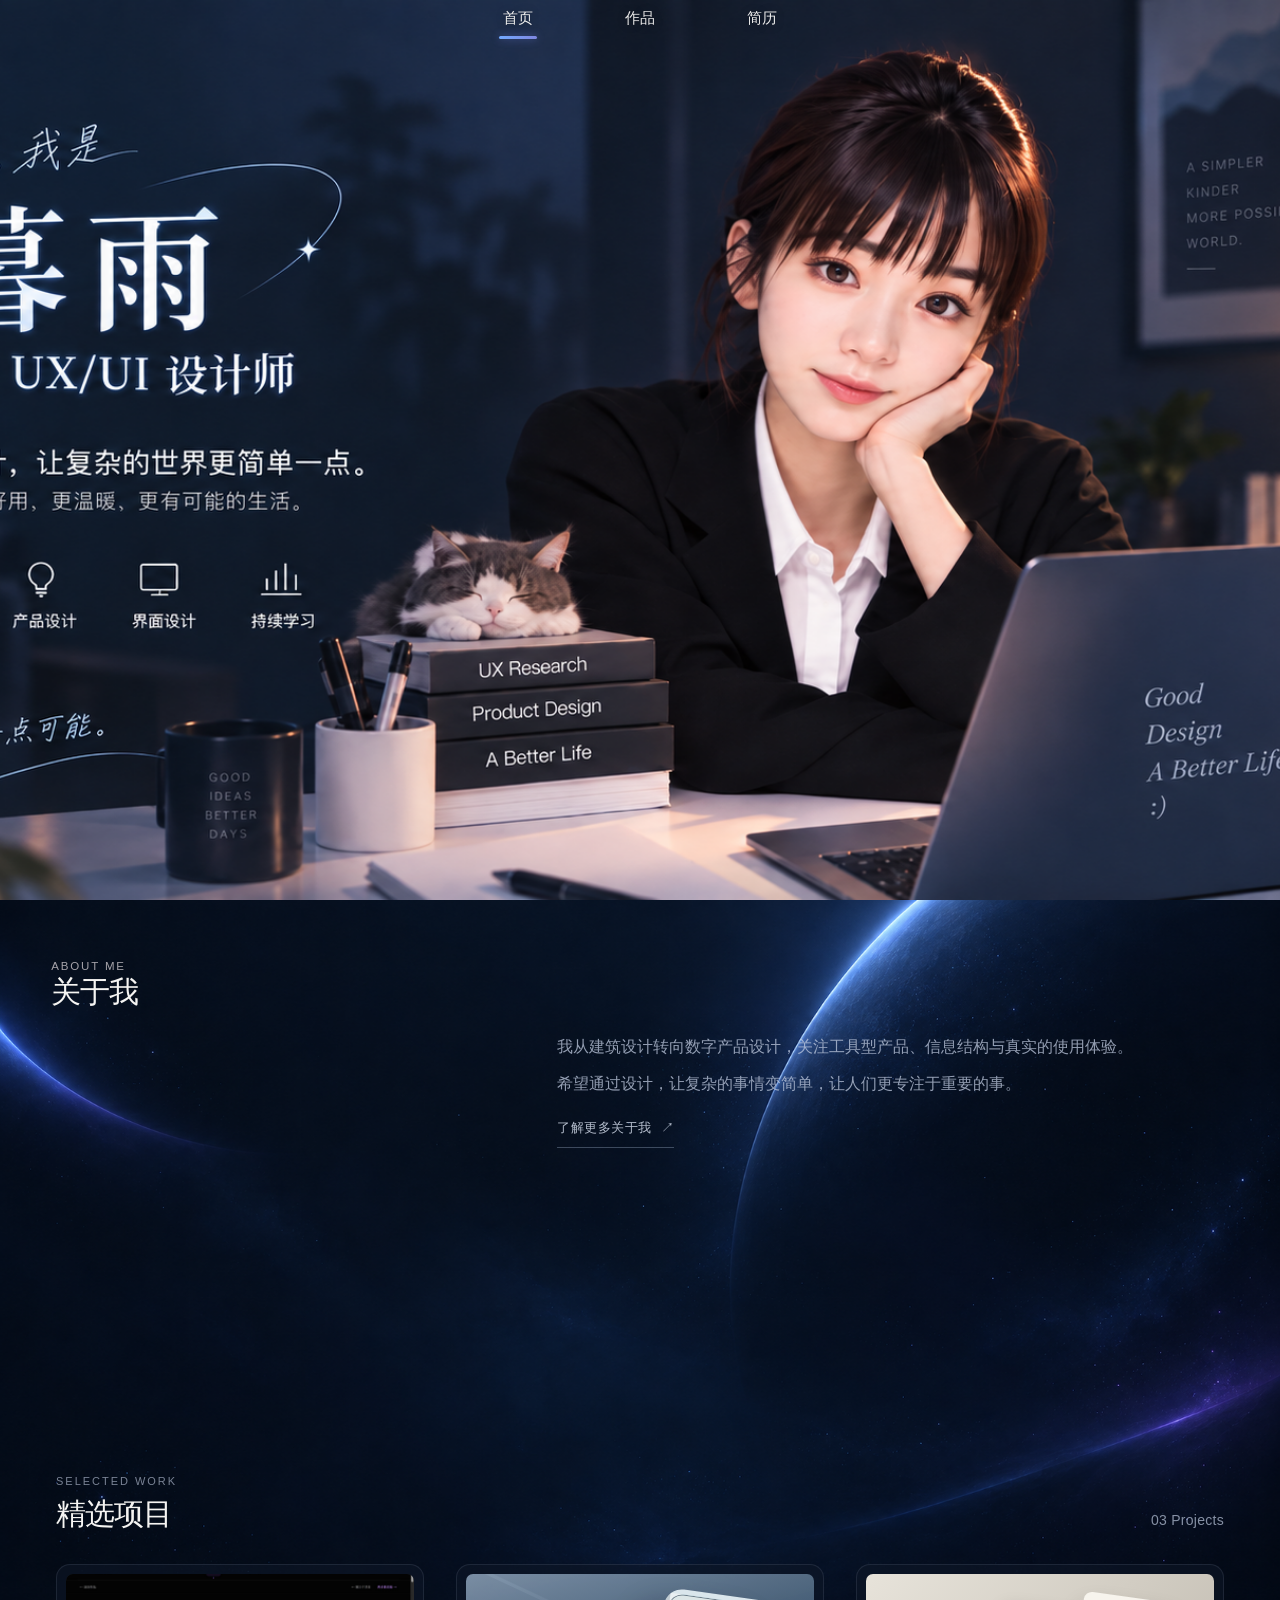
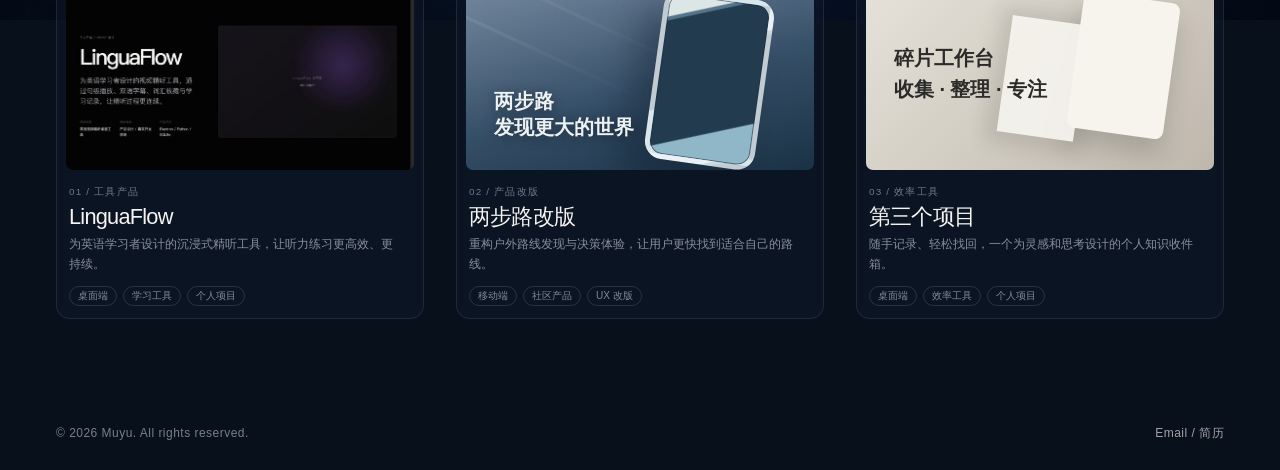
==== commit 5d629830: "Refine project detail layouts and remove stale overrides" ====
--- a/index.html
+++ b/index.html
@@ -14,7 +14,7 @@
   <link rel="stylesheet" href="styles/layout.css?v=7">
   <link rel="stylesheet" href="styles/home.css?v=34">
   <link rel="stylesheet" href="styles/home-background.css?v=4">
-  <link rel="stylesheet" href="styles/nav-active.css?v=12">
+  <link rel="stylesheet" href="styles/nav-active.css?v=16">
   <title>UX/UI 设计师作品集</title>
 </head>
 <body class="home-page">
@@ -55,6 +55,6 @@
 
   </main>
   <script src="scripts/projects.js?v=3"></script>
-  <script src="scripts/site.js?v=19"></script>
+<script src="scripts/site.js?v=26"></script>
 </body>
 </html>
--- a/styles/nav-active.css
+++ b/styles/nav-active.css
@@ -1,10 +1,8 @@
 /* Shared navigation geometry and active indicator. */
 .site-nav,
-.detail-header,
-.home-page [data-site-nav],
-.home-page .site-nav {
-  height: 52px !important;
-  min-height: 52px !important;
+.detail-header {
+  height: 48px !important;
+  min-height: 48px !important;
 }
 
 .site-nav {
@@ -55,15 +53,14 @@
   white-space: nowrap;
 }
 
-.site-nav nav,
-.home-page .site-nav nav {
+.site-nav nav {
   display: flex;
   gap: 64px !important;
 }
 
 .site-nav nav a {
   position: relative;
-  min-height: 32px !important;
+  min-height: 28px !important;
   padding: 0 14px !important;
   border-radius: 0 !important;
   color: rgba(245, 244, 242, .96) !important;
@@ -93,7 +90,7 @@
 }
 
 .about-page .site-nav {
-  background: rgba(13, 21, 34, .88) !important;
+  background: rgba(13, 21, 34, .68) !important;
 }
 
 .resume-page .site-nav {
@@ -119,3 +116,183 @@
   box-shadow: 0 0 8px rgba(127, 137, 255, .48);
   transform: translateX(-50%);
 }
+
+/* Project detail mode: restore the full-width top navigation. */
+.project-detail-page .detail-header {
+  position: relative;
+  display: grid;
+  grid-template-columns: 1fr auto 1fr;
+  align-items: center;
+  height: 72px !important;
+  min-height: 72px !important;
+  padding: 0 max(40px, calc((100% - 1536px) / 2 + 40px));
+  background: rgba(248, 251, 253, .82) !important;
+  backdrop-filter: blur(12px);
+  -webkit-backdrop-filter: blur(12px);
+  pointer-events: auto;
+}
+
+.project-detail-page .detail-header > nav:first-of-type {
+  position: static;
+  display: flex;
+  gap: 72px !important;
+  transform: none;
+}
+
+.project-detail-page .detail-header__back,
+.project-detail-page .detail-header__pager {
+  position: static;
+  height: 72px;
+  align-items: center;
+}
+
+.project-detail-page .detail-header__back {
+  justify-self: start;
+  color: #263442 !important;
+  font-size: 16px;
+  font-weight: 500;
+}
+
+.project-detail-page .detail-header__pager {
+  justify-self: end;
+  display: flex;
+  gap: 80px;
+}
+
+.project-detail-page .detail-header__pager a:first-child {
+  display: inline-flex;
+}
+
+.project-detail-page .detail-header__pager a:last-child {
+  display: inline-flex;
+  align-items: center;
+  gap: 8px;
+  color: #344454 !important;
+  font-size: 16px;
+  font-weight: 500;
+  white-space: nowrap;
+}
+
+.project-detail-page .detail-header__back,
+.project-detail-page .detail-header__pager a {
+  text-shadow: 0 1px 10px rgba(255, 255, 255, .9);
+}
+
+.project-detail-page .case-study-slides {
+  padding-top: 72px;
+}
+
+/* LinguaFlow detail override: compact dark navigation, scoped to project-01 only. */
+.project-detail-page.project-01-detail [data-site-nav] {
+  height: 36px;
+}
+
+.project-detail-page.project-01-detail .detail-header {
+  box-sizing: border-box;
+  display: grid;
+  align-items: stretch;
+  overflow: hidden;
+  height: 36px !important;
+  min-height: 36px !important;
+  padding-inline: max(32px, calc((100% - 1536px) / 2 + 32px));
+  background: rgba(13, 21, 34, .46) !important;
+  backdrop-filter: blur(20px) saturate(1.08);
+  -webkit-backdrop-filter: blur(20px) saturate(1.08);
+}
+
+.project-detail-page.project-01-detail .detail-header__back,
+.project-detail-page.project-01-detail .detail-header__pager,
+.project-detail-page.project-01-detail .detail-header > nav:first-of-type {
+  align-self: stretch;
+  height: 36px !important;
+  min-height: 36px !important;
+}
+
+.project-detail-page.project-01-detail .detail-header > nav:first-of-type {
+  display: flex;
+  align-items: stretch;
+}
+
+.project-detail-page.project-01-detail .detail-header__pager {
+  align-items: center;
+}
+
+.project-detail-page.project-01-detail .detail-header__back,
+.project-detail-page.project-01-detail .detail-header__pager a,
+.project-detail-page.project-01-detail .detail-header > nav:first-of-type a {
+  display: flex;
+  align-items: center;
+  height: 36px !important;
+  min-height: 36px !important;
+  line-height: 1 !important;
+}
+
+.project-detail-page.project-01-detail .detail-header__back,
+.project-detail-page.project-01-detail .detail-header__pager a,
+.project-detail-page.project-01-detail .detail-header > nav:first-of-type a {
+  color: rgba(245, 244, 242, .9) !important;
+  text-shadow: none;
+}
+
+.project-detail-page.project-01-detail .detail-header > nav:first-of-type a.is-active:after {
+  bottom: 4px !important;
+  background: #7f86df;
+  box-shadow: 0 0 8px rgba(127, 137, 255, .48);
+}
+
+.project-detail-page.project-01-detail .case-study-slides {
+  padding-top: 36px;
+}
+
+/* Two-step Road detail override: same compact geometry, cool blue mist palette. */
+.project-detail-page.project-02-detail .detail-header {
+  box-sizing: border-box;
+  display: grid;
+  align-items: stretch;
+  overflow: hidden;
+  height: 36px !important;
+  min-height: 36px !important;
+  padding-inline: max(32px, calc((100% - 1536px) / 2 + 32px));
+  background: rgba(211, 225, 237, .46) !important;
+  backdrop-filter: blur(20px) saturate(1.04);
+  -webkit-backdrop-filter: blur(20px) saturate(1.04);
+}
+
+.project-detail-page.project-02-detail .detail-header__back,
+.project-detail-page.project-02-detail .detail-header__pager,
+.project-detail-page.project-02-detail .detail-header > nav:first-of-type {
+  align-self: stretch;
+  height: 36px !important;
+  min-height: 36px !important;
+}
+
+.project-detail-page.project-02-detail .detail-header > nav:first-of-type {
+  display: flex;
+  align-items: stretch;
+}
+
+.project-detail-page.project-02-detail .detail-header__pager {
+  align-items: center;
+}
+
+.project-detail-page.project-02-detail .detail-header__back,
+.project-detail-page.project-02-detail .detail-header__pager a,
+.project-detail-page.project-02-detail .detail-header > nav:first-of-type a {
+  display: flex;
+  align-items: center;
+  height: 36px !important;
+  min-height: 36px !important;
+  line-height: 1 !important;
+  color: #32495e !important;
+  text-shadow: none;
+}
+
+.project-detail-page.project-02-detail .detail-header > nav:first-of-type a.is-active:after {
+  bottom: 4px !important;
+  background: #6f95ba;
+  box-shadow: 0 0 8px rgba(111, 149, 186, .3);
+}
+
+.project-detail-page.project-02-detail .case-study-slides {
+  padding-top: 36px;
+}
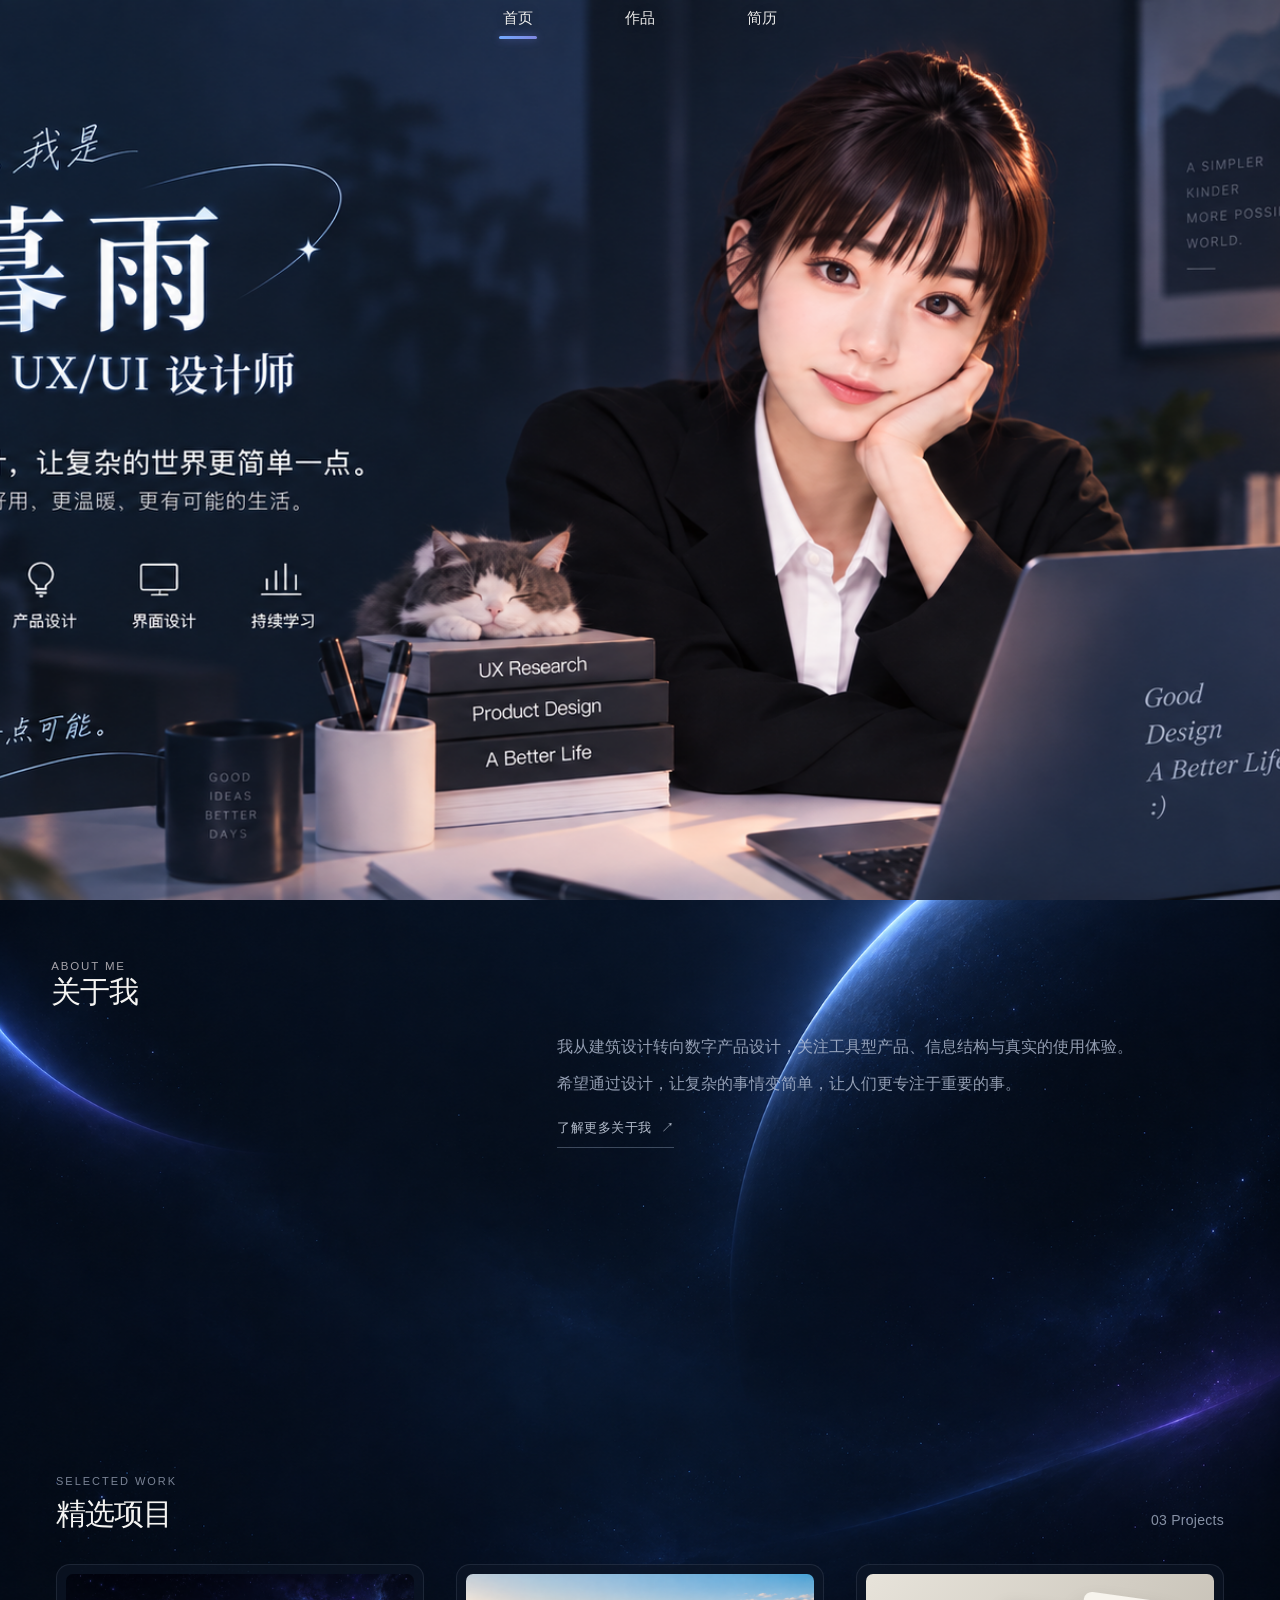
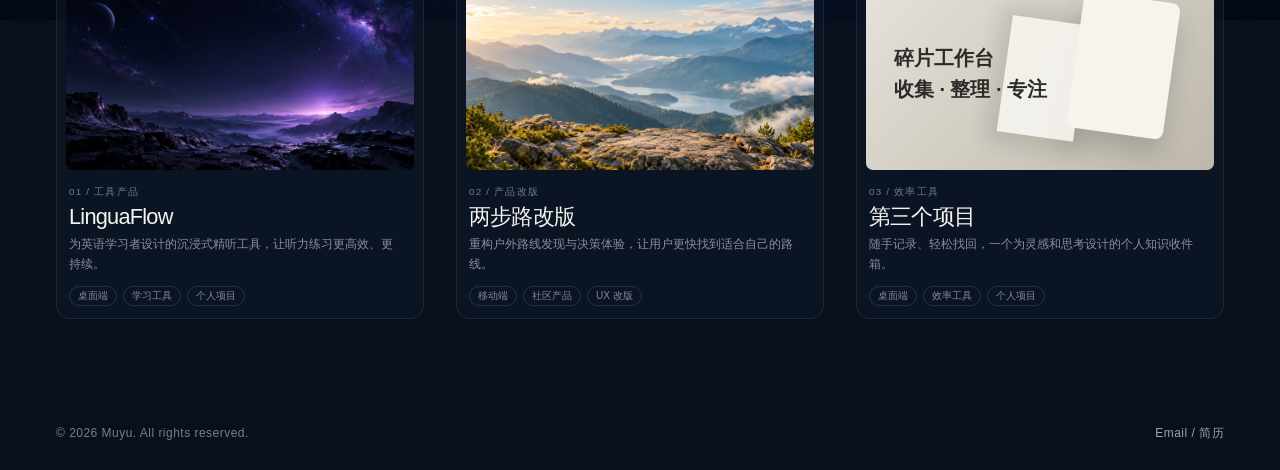
==== commit 7845a88c: "Use supplied art as first two project card covers" ====
--- a/index.html
+++ b/index.html
@@ -12,7 +12,7 @@
   <link rel="stylesheet" href="styles/site.css">
   <link rel="stylesheet" href="styles/reference.css?v=2">
   <link rel="stylesheet" href="styles/layout.css?v=7">
-  <link rel="stylesheet" href="styles/home.css?v=34">
+  <link rel="stylesheet" href="styles/home.css?v=35">
   <link rel="stylesheet" href="styles/home-background.css?v=4">
   <link rel="stylesheet" href="styles/nav-active.css?v=16">
   <title>UX/UI 设计师作品集</title>
--- a/styles/home.css
+++ b/styles/home.css
@@ -27,10 +27,10 @@
 .home-page .works .project-image img{filter:saturate(.84) contrast(1.02);transition:transform .6s cubic-bezier(.2,.7,.2,1),filter .3s ease}
 .home-page .works .project-card:hover .project-image img{filter:saturate(.9) contrast(1.02);transform:none}
 .home-page .works .project-card:nth-child(2) .project-image,.home-page .works .project-card:nth-child(3) .project-image{position:relative}
-.home-page .works .project-card:nth-child(2) .project-image{background:linear-gradient(165deg,rgba(157,180,204,.76),rgba(54,80,105,.98) 58%,#1a3245),linear-gradient(25deg,transparent 0 42%,rgba(219,229,234,.28) 42.3% 43%,transparent 43.4% 57%,rgba(224,233,237,.2) 57.3% 58%,transparent 58.4%)}
-.home-page .works .project-card:nth-child(2) .project-image img,.home-page .works .project-card:nth-child(3) .project-image img{opacity:0}
-.home-page .works .project-card:nth-child(2) .project-image::before{content:"";position:absolute;z-index:1;right:14%;top:10%;width:29%;height:82%;border:5px solid rgba(239,244,246,.78);border-radius:18px;background:linear-gradient(160deg,#dce6e7 0 12%,#55758a 12.5% 14%,#223b4e 14.5% 78%,#90b7c8 78.5%);box-shadow:-20px 22px 32px rgba(5,18,29,.3),inset 0 0 0 1px rgba(25,48,68,.6);transform:rotate(8deg)}
-.home-page .works .project-card:nth-child(2) .project-image::after{content:"两步路\A发现更大的世界";position:absolute;z-index:2;left:8%;bottom:15%;white-space:pre;color:rgba(248,251,250,.95);font-size:clamp(.88rem,1.6vw,1.25rem);font-weight:600;line-height:1.3;text-shadow:0 2px 12px rgba(5,15,24,.5)}
+.home-page .works .project-card:nth-child(1) .project-image{background:#080c20 url("../assets/images/linguaflow-cover-bg.png") center/cover no-repeat}
+.home-page .works .project-card:nth-child(2) .project-image{background:#17334a url("../assets/images/twostep-cover-bg.png") center/cover no-repeat}
+.home-page .works .project-card:nth-child(1) .project-image img,.home-page .works .project-card:nth-child(2) .project-image img{display:none}
+.home-page .works .project-card:nth-child(3) .project-image img{opacity:0}
 .home-page .works .project-card:nth-child(3) .project-image{background:linear-gradient(135deg,#e7e3da,#bdb7ac);}
 .home-page .works .project-card:nth-child(3) .project-image::before{content:"";position:absolute;z-index:1;right:12%;top:12%;width:28%;height:70%;border-radius:8px;background:#f7f4ed;box-shadow:-78px 24px 0 -10px rgba(249,247,241,.9),-80px 26px 18px rgba(44,42,37,.12),0 15px 25px rgba(45,43,38,.2);transform:rotate(8deg)}
 .home-page .works .project-card:nth-child(3) .project-image::after{content:"碎片工作台\A收集 · 整理 · 专注";position:absolute;z-index:2;left:8%;top:35%;white-space:pre;color:#2b2b29;font-size:clamp(.88rem,1.6vw,1.25rem);font-weight:600;line-height:1.55}
